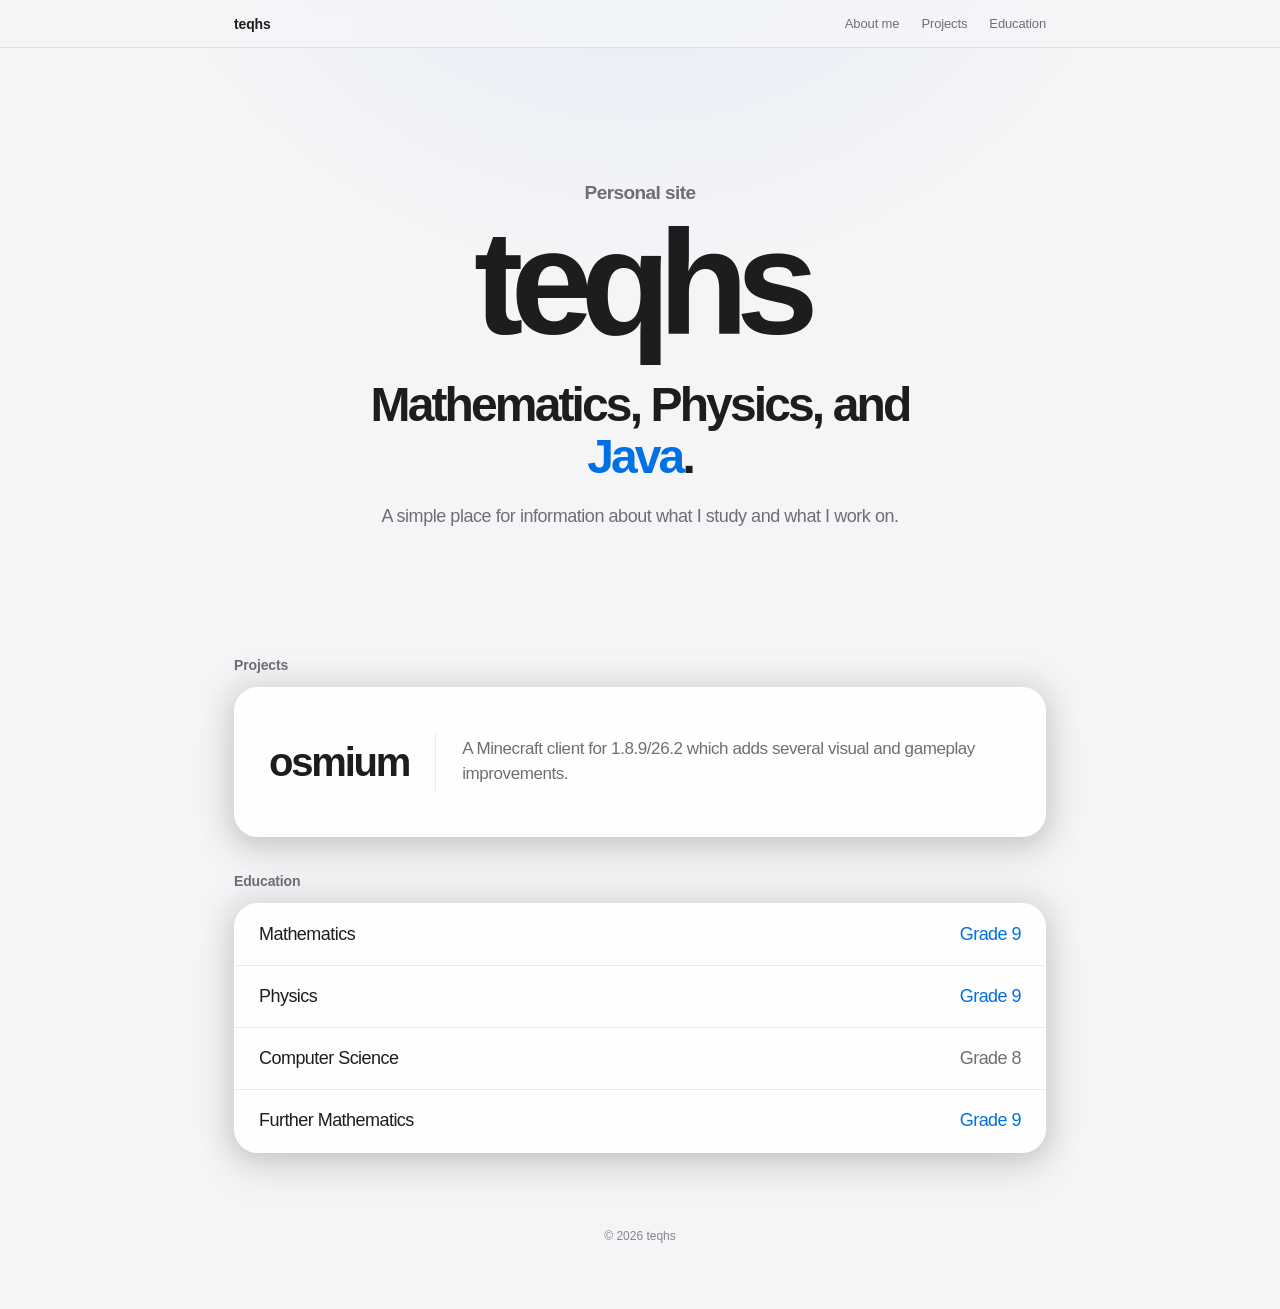
==== index.html @ 23249461 "much" ====
<!DOCTYPE html>
<html lang="en">
<head>
    <meta charset="UTF-8" />
    <meta name="viewport" content="width=device-width, initial-scale=1.0" />

    <title>teqhs</title>

    <style>
        * {
          box-sizing: border-box;
        }

        :root {
          --background: #f5f5f7;
          --surface: #ffffff;
          --text: #1d1d1f;
          --muted: #6e6e73;
          --muted-light: #86868b;
          --separator: rgba(0, 0, 0, 0.08);
          --blue: #0071e3;
          --blue-hover: #0066cc;
        }

        html {
          scroll-behavior: smooth;
        }

        body {
          margin: 0;
          min-height: 100vh;
          background:
            radial-gradient(circle at 50% -20%, rgba(0, 113, 227, 0.10), transparent 32%),
            var(--background);
          color: var(--text);
          font-family: -apple-system, BlinkMacSystemFont, "SF Pro Display", "SF Pro Text", "Segoe UI", sans-serif;
          -webkit-font-smoothing: antialiased;
        }

        .topbar {
          position: sticky;
          top: 0;
          z-index: 10;
          height: 48px;
          background: rgba(245, 245, 247, 0.72);
          backdrop-filter: saturate(180%) blur(20px);
          -webkit-backdrop-filter: saturate(180%) blur(20px);
          border-bottom: 0.5px solid rgba(0, 0, 0, 0.08);
        }

        .topbar-inner {
          height: 100%;
          width: 100%;
          max-width: 860px;
          margin: 0 auto;
          padding: 0 24px;
          display: flex;
          align-items: center;
          justify-content: space-between;
        }

        .brand {
          font-size: 14px;
          font-weight: 600;
          color: var(--text);
          letter-spacing: -0.01em;
          text-decoration: none;
          transition: color 0.2s ease;
        }

        .brand:hover {
          color: var(--blue);
        }

        .nav {
          display: flex;
          align-items: center;
          gap: 22px;
        }

        .nav a {
          color: var(--muted);
          text-decoration: none;
          font-size: 13px;
          font-weight: 500;
          letter-spacing: -0.01em;
          transition: color 0.2s ease;
        }

        .nav a:hover {
          color: var(--blue);
        }

        main {
          width: 100%;
          max-width: 860px;
          margin: 0 auto;
          padding: 88px 24px 48px;
        }

        .hero {
          text-align: center;
          padding: 46px 0 92px;
          scroll-margin-top: 80px;
        }

        .eyebrow {
          margin: 0 0 12px;
          color: var(--muted);
          font-size: 19px;
          font-weight: 600;
          letter-spacing: -0.03em;
        }

        h1 {
          margin: 0;
          font-size: clamp(72px, 13vw, 148px);
          line-height: 0.9;
          font-weight: 700;
          letter-spacing: -0.085em;
          color: var(--text);
        }

        .headline {
          margin: 30px auto 0;
          max-width: 640px;
          font-size: clamp(28px, 4.5vw, 48px);
          line-height: 1.08;
          font-weight: 700;
          letter-spacing: -0.06em;
          color: var(--text);
        }

        .headline span {
          color: var(--blue);
          transition: color 0.2s ease;
        }

        .headline:hover span {
          color: var(--blue-hover);
        }

        .subhead {
          margin: 20px auto 0;
          max-width: 520px;
          color: var(--muted);
          font-size: 18px;
          line-height: 1.45;
          letter-spacing: -0.025em;
        }

        .section {
          margin-top: 36px;
          scroll-margin-top: 80px;
        }

        .section-label {
          margin: 0 0 14px;
          color: var(--muted);
          font-size: 14px;
          font-weight: 600;
          letter-spacing: -0.01em;
        }

        .card-wrap {
          position: relative;
        }

        .card-wrap::before {
          content: "";
          position: absolute;
          inset: -12px;
          z-index: -1;
          border-radius: 32px;
          background: rgba(0, 0, 0, 0.12);
          filter: blur(14px);
          opacity: 0.65;
          pointer-events: none;
          transition:
            opacity 0.25s ease,
            filter 0.25s ease,
            transform 0.25s ease;
        }

        .card-wrap:hover::before {
          opacity: 0.8;
          filter: blur(16px);
          transform: translateY(1px);
        }

        .card {
          overflow: hidden;
          background: rgba(255, 255, 255, 0.94);
          border-radius: 24px;
          border: 0.5px solid rgba(255, 255, 255, 0.9);
          box-shadow:
            0 18px 44px rgba(0, 0, 0, 0.08),
            0 6px 18px rgba(0, 0, 0, 0.04),
            inset 0 1px 0 rgba(255, 255, 255, 0.95);
          transition:
            background-color 0.25s ease,
            box-shadow 0.25s ease,
            transform 0.25s ease;
        }

        .card:hover {
          background: rgba(255, 255, 255, 0.99);
          box-shadow:
            0 22px 52px rgba(0, 0, 0, 0.10),
            0 8px 22px rgba(0, 0, 0, 0.05),
            inset 0 1px 0 rgba(255, 255, 255, 1);
          transform: translateY(-1px);
        }

        .project-card {
          min-height: 150px;
          padding: 30px 34px;
          display: grid;
          grid-template-columns: auto 1px 1fr;
          align-items: center;
          gap: 26px;
        }

        .project-name {
          margin: 0;
          font-size: clamp(28px, 4vw, 40px);
          line-height: 1;
          font-weight: 700;
          letter-spacing: -0.055em;
          color: var(--text);
          transition: color 0.2s ease;
          text-align: left;
          white-space: nowrap;
        }

        .project-divider {
          width: 1px;
          height: 58px;
          background: var(--separator);
        }

        .project-description {
          margin: 0;
          max-width: 520px;
          color: var(--muted);
          font-size: 17px;
          line-height: 1.45;
          letter-spacing: -0.025em;
          text-align: left;
        }

        .project-card:hover .project-name {
          color: var(--blue);
        }

        .row {
          min-height: 62px;
          padding: 0 24px;
          display: flex;
          align-items: center;
          justify-content: space-between;
          gap: 20px;
          border-bottom: 1px solid var(--separator);
          transition:
            background-color 0.2s ease,
            padding-left 0.2s ease;
        }

        .row:last-child {
          border-bottom: none;
        }

        .row:hover {
          background-color: rgba(0, 113, 227, 0.035);
          padding-left: 28px;
        }

        .subject {
          font-size: 18px;
          font-weight: 500;
          color: var(--text);
          letter-spacing: -0.03em;
          transition: color 0.2s ease;
        }

        .grade {
          font-size: 18px;
          font-weight: 500;
          color: var(--muted);
          letter-spacing: -0.03em;
          white-space: nowrap;
          transition: color 0.2s ease;
        }

        .grade.highlight {
          color: var(--blue);
        }

        .row:hover .subject {
          color: #000000;
        }

        .row:hover .grade {
          color: var(--blue);
        }

        footer {
          padding: 76px 0 18px;
          text-align: center;
          color: var(--muted-light);
          font-size: 12px;
        }

        @media (max-width: 640px) {
          .topbar-inner {
            padding: 0 18px;
          }

          .nav {
            gap: 14px;
          }

          .nav a {
            font-size: 12px;
          }

          main {
            padding: 64px 18px 38px;
          }

          .hero {
            padding-bottom: 72px;
          }

          h1 {
            font-size: clamp(64px, 18vw, 96px);
          }

          .headline {
            font-size: clamp(26px, 7vw, 38px);
          }

          .project-card {
            min-height: 170px;
            padding: 26px 22px;
            grid-template-columns: 1fr;
            gap: 14px;
          }

          .project-divider {
            width: 100%;
            height: 1px;
          }

          .project-description {
            font-size: 15px;
          }

          .row {
            padding: 0 18px;
          }

          .row:hover {
            padding-left: 20px;
          }

          .subject,
          .grade {
            font-size: 16px;
          }

          .card-wrap::before {
            inset: -10px;
            filter: blur(12px);
          }

          .card-wrap:hover::before {
            filter: blur(14px);
          }
        }
    </style>
</head>

<body>
<header class="topbar">
    <div class="topbar-inner">
        <a class="brand" href="#about">teqhs</a>

        <nav class="nav">
            <a href="#about">About me</a>
            <a href="#projects">Projects</a>
            <a href="#education">Education</a>
        </nav>
    </div>
</header>

<main>
    <section class="hero" id="about">
        <p class="eyebrow">Personal site</p>

        <h1>teqhs</h1>

        <p class="headline">
            Mathematics, Physics, and <span>Java</span>.
        </p>

        <p class="subhead">
            A simple place for information about what I study and what I work on.
        </p>
    </section>

    <section class="section" id="projects">
        <p class="section-label">Projects</p>

        <div class="card-wrap">
            <div class="card project-card">
                <p class="project-name">osmium</p>

                <div class="project-divider"></div>

                <p class="project-description">
                    A Minecraft client for 1.8.9/26.2 which adds several visual and gameplay improvements.
                </p>
            </div>
        </div>
    </section>

    <section class="section" id="education">
        <p class="section-label">Education</p>

        <div class="card-wrap">
            <div class="card">
                <div class="row">
                    <span class="subject">Mathematics</span>
                    <span class="grade highlight">Grade 9</span>
                </div>

                <div class="row">
                    <span class="subject">Physics</span>
                    <span class="grade highlight">Grade 9</span>
                </div>

                <div class="row">
                    <span class="subject">Computer Science</span>
                    <span class="grade">Grade 8</span>
                </div>

                <div class="row">
                    <span class="subject">Further Mathematics</span>
                    <span class="grade highlight">Grade 9</span>
                </div>
            </div>
        </div>
    </section>

    <footer>
        © 2026 teqhs
    </footer>
</main>
</body>
</html>
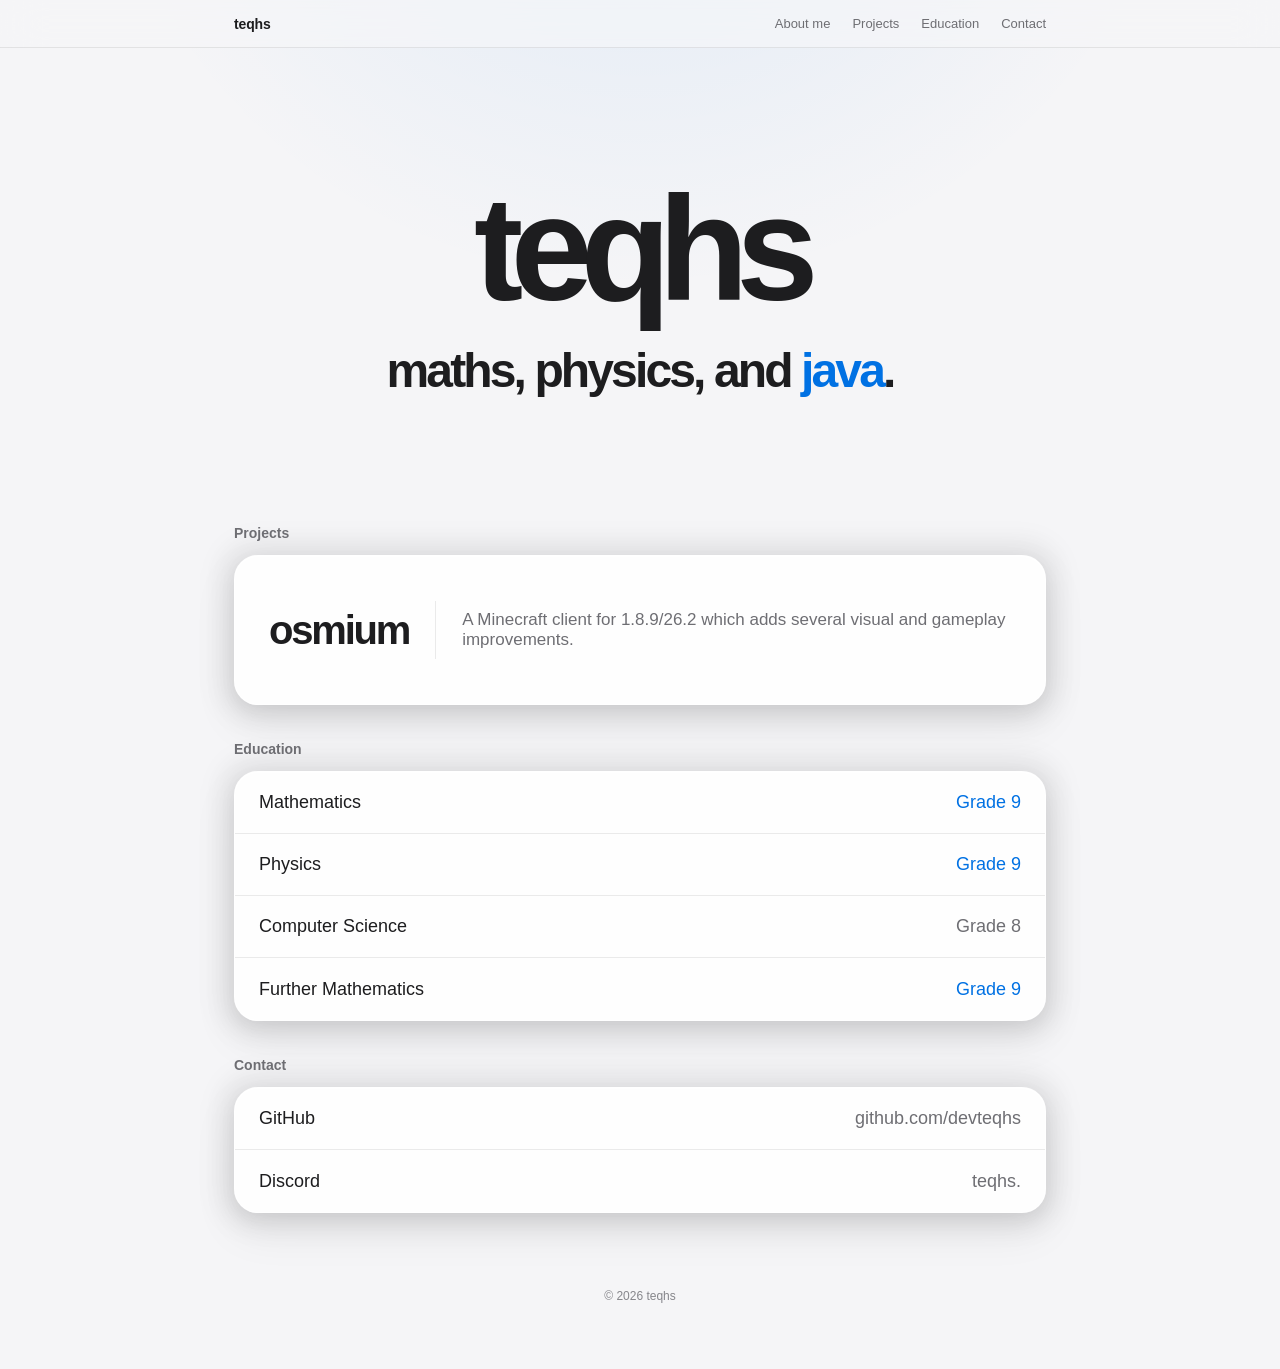
==== commit a6bd2a7a: "like verything is new" ====
--- a/index.html
+++ b/index.html
@@ -37,6 +37,20 @@
           -webkit-font-smoothing: antialiased;
         }
 
+        /* 🔧 FIX ONLY: link behaviour (no underline, no purple) */
+        a {
+          text-decoration: none;
+          color: inherit;
+        }
+
+        a:visited {
+          color: inherit;
+        }
+
+        a:focus {
+          outline: none;
+        }
+
         .topbar {
           position: sticky;
           top: 0;
@@ -64,7 +78,6 @@
           font-weight: 600;
           color: var(--text);
           letter-spacing: -0.01em;
-          text-decoration: none;
           transition: color 0.2s ease;
         }
 
@@ -80,10 +93,8 @@
 
         .nav a {
           color: var(--muted);
-          text-decoration: none;
           font-size: 13px;
           font-weight: 500;
-          letter-spacing: -0.01em;
           transition: color 0.2s ease;
         }
 
@@ -102,14 +113,6 @@
           text-align: center;
           padding: 46px 0 92px;
           scroll-margin-top: 80px;
-        }
-
-        .eyebrow {
-          margin: 0 0 12px;
-          color: var(--muted);
-          font-size: 19px;
-          font-weight: 600;
-          letter-spacing: -0.03em;
         }
 
         h1 {
@@ -118,7 +121,6 @@
           line-height: 0.9;
           font-weight: 700;
           letter-spacing: -0.085em;
-          color: var(--text);
         }
 
         .headline {
@@ -128,7 +130,6 @@
           line-height: 1.08;
           font-weight: 700;
           letter-spacing: -0.06em;
-          color: var(--text);
         }
 
         .headline span {
@@ -138,15 +139,6 @@
 
         .headline:hover span {
           color: var(--blue-hover);
-        }
-
-        .subhead {
-          margin: 20px auto 0;
-          max-width: 520px;
-          color: var(--muted);
-          font-size: 18px;
-          line-height: 1.45;
-          letter-spacing: -0.025em;
         }
 
         .section {
@@ -159,7 +151,6 @@
           color: var(--muted);
           font-size: 14px;
           font-weight: 600;
-          letter-spacing: -0.01em;
         }
 
         .card-wrap {
@@ -176,10 +167,7 @@
           filter: blur(14px);
           opacity: 0.65;
           pointer-events: none;
-          transition:
-            opacity 0.25s ease,
-            filter 0.25s ease,
-            transform 0.25s ease;
+          transition: all 0.25s ease;
         }
 
         .card-wrap:hover::before {
@@ -197,18 +185,10 @@
             0 18px 44px rgba(0, 0, 0, 0.08),
             0 6px 18px rgba(0, 0, 0, 0.04),
             inset 0 1px 0 rgba(255, 255, 255, 0.95);
-          transition:
-            background-color 0.25s ease,
-            box-shadow 0.25s ease,
-            transform 0.25s ease;
+          transition: all 0.25s ease;
         }
 
         .card:hover {
-          background: rgba(255, 255, 255, 0.99);
-          box-shadow:
-            0 22px 52px rgba(0, 0, 0, 0.10),
-            0 8px 22px rgba(0, 0, 0, 0.05),
-            inset 0 1px 0 rgba(255, 255, 255, 1);
           transform: translateY(-1px);
         }
 
@@ -224,13 +204,8 @@
         .project-name {
           margin: 0;
           font-size: clamp(28px, 4vw, 40px);
-          line-height: 1;
           font-weight: 700;
           letter-spacing: -0.055em;
-          color: var(--text);
-          transition: color 0.2s ease;
-          text-align: left;
-          white-space: nowrap;
         }
 
         .project-divider {
@@ -241,12 +216,8 @@
 
         .project-description {
           margin: 0;
-          max-width: 520px;
           color: var(--muted);
           font-size: 17px;
-          line-height: 1.45;
-          letter-spacing: -0.025em;
-          text-align: left;
         }
 
         .project-card:hover .project-name {
@@ -261,9 +232,7 @@
           justify-content: space-between;
           gap: 20px;
           border-bottom: 1px solid var(--separator);
-          transition:
-            background-color 0.2s ease,
-            padding-left 0.2s ease;
+          transition: all 0.2s ease;
         }
 
         .row:last-child {
@@ -278,29 +247,32 @@
         .subject {
           font-size: 18px;
           font-weight: 500;
-          color: var(--text);
-          letter-spacing: -0.03em;
-          transition: color 0.2s ease;
         }
 
         .grade {
           font-size: 18px;
-          font-weight: 500;
-          color: var(--muted);
-          letter-spacing: -0.03em;
-          white-space: nowrap;
+          color: var(--muted);
+        }
+
+        .grade.highlight {
+          color: var(--blue);
+        }
+
+        .row:hover .subject {
+          color: #000;
+        }
+
+        .row:hover .grade {
+          color: var(--blue);
+        }
+
+        /* GitHub link ONLY */
+        .link {
+          color: var(--muted);
           transition: color 0.2s ease;
         }
 
-        .grade.highlight {
-          color: var(--blue);
-        }
-
-        .row:hover .subject {
-          color: #000000;
-        }
-
-        .row:hover .grade {
+        .link:hover {
           color: var(--blue);
         }
 
@@ -310,74 +282,6 @@
           color: var(--muted-light);
           font-size: 12px;
         }
-
-        @media (max-width: 640px) {
-          .topbar-inner {
-            padding: 0 18px;
-          }
-
-          .nav {
-            gap: 14px;
-          }
-
-          .nav a {
-            font-size: 12px;
-          }
-
-          main {
-            padding: 64px 18px 38px;
-          }
-
-          .hero {
-            padding-bottom: 72px;
-          }
-
-          h1 {
-            font-size: clamp(64px, 18vw, 96px);
-          }
-
-          .headline {
-            font-size: clamp(26px, 7vw, 38px);
-          }
-
-          .project-card {
-            min-height: 170px;
-            padding: 26px 22px;
-            grid-template-columns: 1fr;
-            gap: 14px;
-          }
-
-          .project-divider {
-            width: 100%;
-            height: 1px;
-          }
-
-          .project-description {
-            font-size: 15px;
-          }
-
-          .row {
-            padding: 0 18px;
-          }
-
-          .row:hover {
-            padding-left: 20px;
-          }
-
-          .subject,
-          .grade {
-            font-size: 16px;
-          }
-
-          .card-wrap::before {
-            inset: -10px;
-            filter: blur(12px);
-          }
-
-          .card-wrap:hover::before {
-            filter: blur(14px);
-          }
-        }
     </style>
 </head>
 
@@ -390,23 +294,16 @@
             <a href="#about">About me</a>
             <a href="#projects">Projects</a>
             <a href="#education">Education</a>
+            <a href="#contact">Contact</a>
         </nav>
     </div>
 </header>
 
 <main>
+
     <section class="hero" id="about">
-        <p class="eyebrow">Personal site</p>
-
         <h1>teqhs</h1>
-
-        <p class="headline">
-            Mathematics, Physics, and <span>Java</span>.
-        </p>
-
-        <p class="subhead">
-            A simple place for information about what I study and what I work on.
-        </p>
+        <p class="headline">maths, physics, and <span>java</span>.</p>
     </section>
 
     <section class="section" id="projects">
@@ -415,9 +312,7 @@
         <div class="card-wrap">
             <div class="card project-card">
                 <p class="project-name">osmium</p>
-
                 <div class="project-divider"></div>
-
                 <p class="project-description">
                     A Minecraft client for 1.8.9/26.2 which adds several visual and gameplay improvements.
                 </p>
@@ -434,17 +329,14 @@
                     <span class="subject">Mathematics</span>
                     <span class="grade highlight">Grade 9</span>
                 </div>
-
                 <div class="row">
                     <span class="subject">Physics</span>
                     <span class="grade highlight">Grade 9</span>
                 </div>
-
                 <div class="row">
                     <span class="subject">Computer Science</span>
                     <span class="grade">Grade 8</span>
                 </div>
-
                 <div class="row">
                     <span class="subject">Further Mathematics</span>
                     <span class="grade highlight">Grade 9</span>
@@ -453,9 +345,32 @@
         </div>
     </section>
 
-    <footer>
-        © 2026 teqhs
-    </footer>
+    <section class="section" id="contact">
+        <p class="section-label">Contact</p>
+
+        <div class="card-wrap">
+            <div class="card">
+
+                <div class="row">
+                    <span class="subject">GitHub</span>
+                    <span class="grade">
+                        <a href="https://github.com/devteqhs" target="_blank" class="link">
+                            github.com/devteqhs
+                        </a>
+                    </span>
+                </div>
+
+                <div class="row">
+                    <span class="subject">Discord</span>
+                    <span class="grade">teqhs.</span>
+                </div>
+
+            </div>
+        </div>
+    </section>
+
+    <footer>© 2026 teqhs</footer>
+
 </main>
 </body>
 </html>
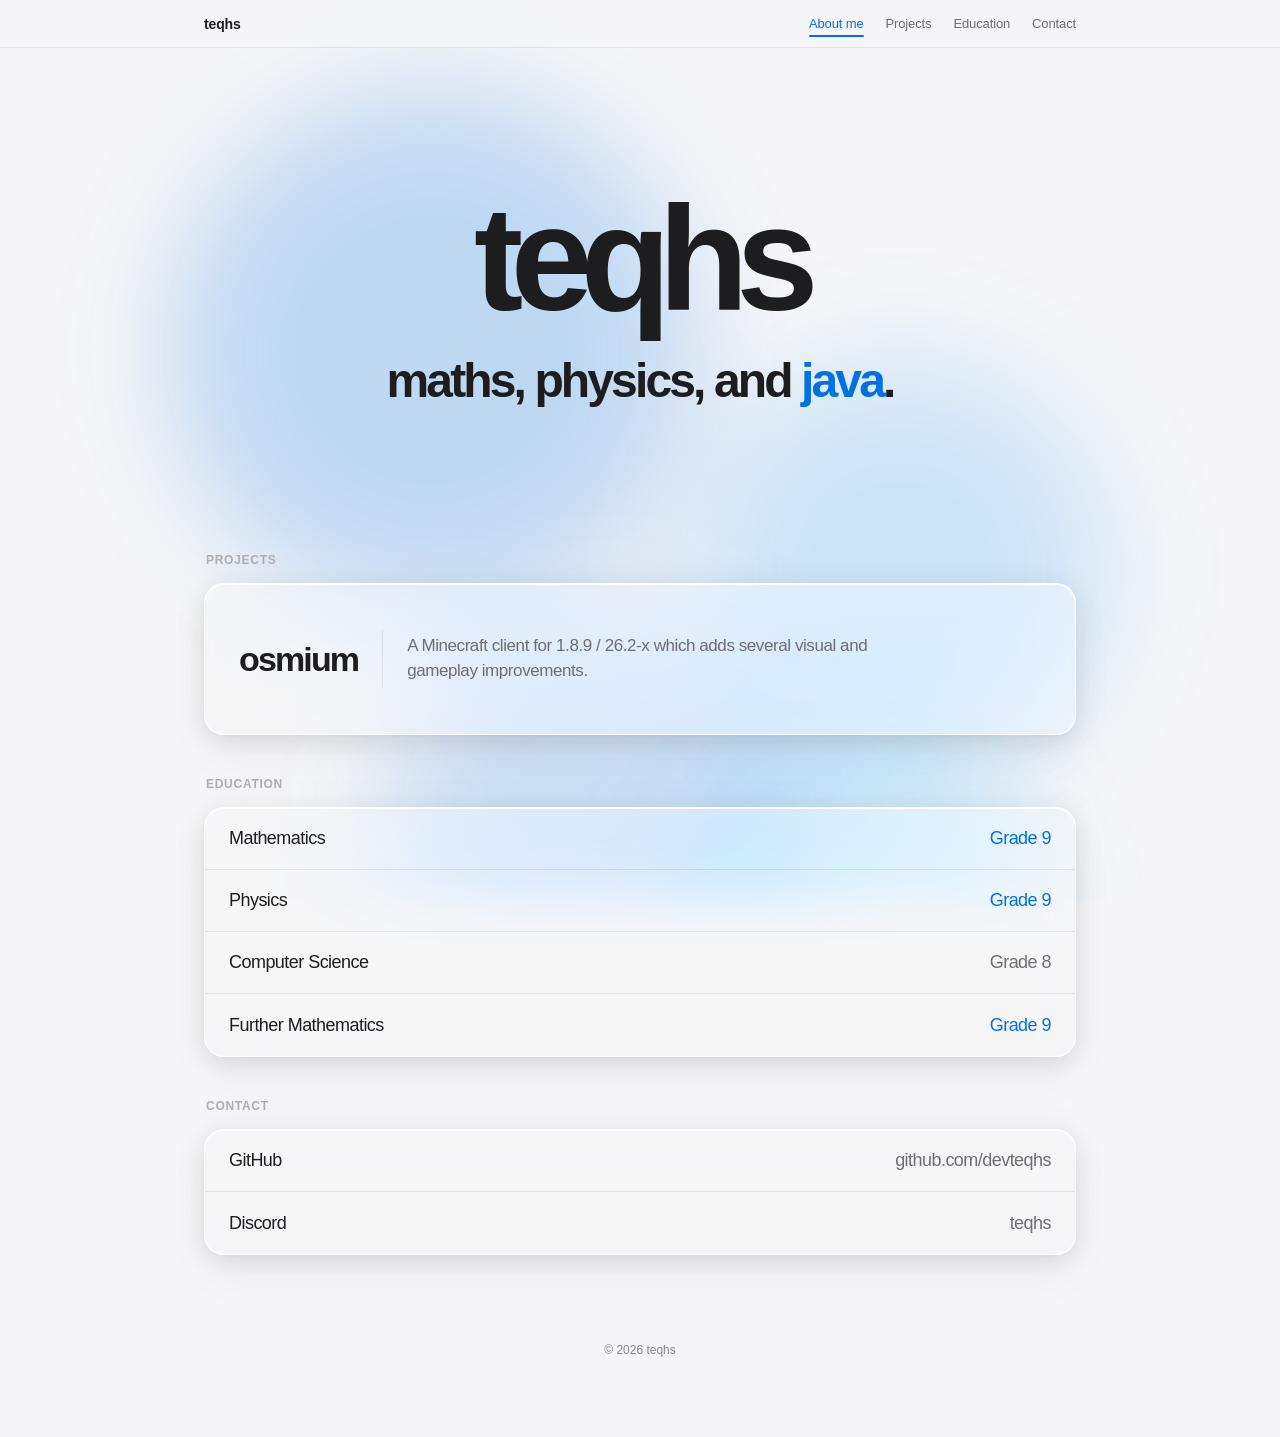
==== commit 94f4d1e5: "yep" ====
--- a/index.html
+++ b/index.html
@@ -3,374 +3,780 @@
 <head>
     <meta charset="UTF-8" />
     <meta name="viewport" content="width=device-width, initial-scale=1.0" />
-
     <title>teqhs</title>
 
     <style>
         * {
-          box-sizing: border-box;
+            box-sizing: border-box;
         }
 
         :root {
-          --background: #f5f5f7;
-          --surface: #ffffff;
-          --text: #1d1d1f;
-          --muted: #6e6e73;
-          --muted-light: #86868b;
-          --separator: rgba(0, 0, 0, 0.08);
-          --blue: #0071e3;
-          --blue-hover: #0066cc;
+            --background: #f5f5f7;
+            --surface: rgba(255, 255, 255, 0.45);
+
+            --text: #1d1d1f;
+            --muted: #6e6e73;
+            --muted-light: #86868b;
+            --faint: #aeaeb2;
+
+            --separator: rgba(0, 0, 0, 0.08);
+
+            --blue: #0071e3;
+            --blue-hover: #0066cc;
+
+            --card-shadow:
+                0 2px 1px rgba(0, 0, 0, 0.02),
+                0 8px 24px rgba(0, 0, 0, 0.06),
+                0 20px 48px rgba(0, 0, 0, 0.04),
+                inset 0 1px 0 rgba(255, 255, 255, 1);
         }
 
         html {
-          scroll-behavior: smooth;
+            scroll-behavior: smooth;
         }
 
         body {
-          margin: 0;
-          min-height: 100vh;
-          background:
-            radial-gradient(circle at 50% -20%, rgba(0, 113, 227, 0.10), transparent 32%),
-            var(--background);
-          color: var(--text);
-          font-family: -apple-system, BlinkMacSystemFont, "SF Pro Display", "SF Pro Text", "Segoe UI", sans-serif;
-          -webkit-font-smoothing: antialiased;
-        }
-
-        /* 🔧 FIX ONLY: link behaviour (no underline, no purple) */
+            margin: 0;
+            min-height: 100vh;
+
+            background: var(--background);
+            color: var(--text);
+
+            font-family:
+                -apple-system,
+                BlinkMacSystemFont,
+                "SF Pro Display",
+                "SF Pro Text",
+                "Segoe UI",
+                sans-serif;
+
+            -webkit-font-smoothing: antialiased;
+            overflow-x: hidden;
+        }
+
+        /* ───────────────── background ───────────────── */
+
+        .bg-blobs {
+            position: fixed;
+            inset: 0;
+            z-index: -1;
+
+            pointer-events: none;
+            overflow: hidden;
+        }
+
+        .blob {
+            position: absolute;
+
+            border-radius: 50%;
+
+            filter: blur(56px);
+
+            animation: float 16s ease-in-out infinite;
+        }
+
+        .blob-1 {
+            width: 520px;
+            height: 520px;
+
+            top: 10%;
+            left: 50%;
+
+            transform: translateX(-90%);
+
+            background: rgba(0, 113, 227, 0.22);
+        }
+
+        .blob-2 {
+            width: 420px;
+            height: 420px;
+
+            top: 40%;
+            left: 50%;
+
+            transform: translateX(12%);
+
+            background: rgba(0, 145, 255, 0.16);
+
+            animation-delay: -4s;
+        }
+
+        .blob-3 {
+            width: 420px;
+            height: 420px;
+
+            top: 68%;
+            left: 50%;
+
+            transform: translateX(-60%);
+
+            background: rgba(0, 113, 227, 0.17);
+
+            animation-delay: -8s;
+        }
+
+        .blob-4 {
+            width: 360px;
+            height: 360px;
+
+            top: 80%;
+            left: 50%;
+
+            transform: translateX(10%);
+
+            background: rgba(0, 175, 255, 0.14);
+
+            animation-delay: -12s;
+        }
+
+        @keyframes float {
+            0% {
+                transform: translateY(0px) translateX(0px);
+            }
+
+            50% {
+                transform: translateY(-24px) translateX(12px);
+            }
+
+            100% {
+                transform: translateY(0px) translateX(0px);
+            }
+        }
+
         a {
-          text-decoration: none;
-          color: inherit;
+            text-decoration: none;
+            color: inherit;
         }
 
         a:visited {
-          color: inherit;
-        }
-
-        a:focus {
-          outline: none;
-        }
+            color: inherit;
+        }
+
+        /* ───────────────── topbar ───────────────── */
 
         .topbar {
-          position: sticky;
-          top: 0;
-          z-index: 10;
-          height: 48px;
-          background: rgba(245, 245, 247, 0.72);
-          backdrop-filter: saturate(180%) blur(20px);
-          -webkit-backdrop-filter: saturate(180%) blur(20px);
-          border-bottom: 0.5px solid rgba(0, 0, 0, 0.08);
+            position: sticky;
+            top: 0;
+
+            z-index: 100;
+
+            height: 48px;
+
+            background: rgba(245, 245, 247, 0.7);
+
+            backdrop-filter: saturate(180%) blur(24px);
+            -webkit-backdrop-filter: saturate(180%) blur(24px);
+
+            border-bottom: 0.5px solid rgba(0, 0, 0, 0.08);
         }
 
         .topbar-inner {
-          height: 100%;
-          width: 100%;
-          max-width: 860px;
-          margin: 0 auto;
-          padding: 0 24px;
-          display: flex;
-          align-items: center;
-          justify-content: space-between;
+            width: 100%;
+            max-width: 920px;
+            height: 100%;
+
+            margin: 0 auto;
+            padding: 0 24px;
+
+            display: flex;
+            align-items: center;
+            justify-content: space-between;
         }
 
         .brand {
-          font-size: 14px;
-          font-weight: 600;
-          color: var(--text);
-          letter-spacing: -0.01em;
-          transition: color 0.2s ease;
+            font-size: 14px;
+            font-weight: 600;
+
+            letter-spacing: -0.01em;
+
+            transition: color 0.2s ease;
         }
 
         .brand:hover {
-          color: var(--blue);
+            color: var(--blue);
         }
 
         .nav {
-          display: flex;
-          align-items: center;
-          gap: 22px;
+            display: flex;
+            align-items: center;
+            gap: 22px;
         }
 
         .nav a {
-          color: var(--muted);
-          font-size: 13px;
-          font-weight: 500;
-          transition: color 0.2s ease;
+            position: relative;
+
+            color: var(--muted);
+
+            font-size: 13px;
+            font-weight: 500;
+
+            letter-spacing: -0.01em;
+
+            transition: color 0.25s ease;
+        }
+
+        .nav a::after {
+            content: "";
+
+            position: absolute;
+            left: 0;
+            bottom: -6px;
+
+            width: 100%;
+            height: 2px;
+
+            border-radius: 999px;
+
+            background: var(--blue);
+
+            transform: scaleX(0);
+            transform-origin: center;
+
+            transition: transform 0.25s ease;
         }
 
         .nav a:hover {
-          color: var(--blue);
-        }
+            color: var(--blue);
+        }
+
+        .nav a.active {
+            color: var(--blue);
+        }
+
+        .nav a.active::after {
+            transform: scaleX(1);
+        }
+
+        /* ───────────────── main ───────────────── */
 
         main {
-          width: 100%;
-          max-width: 860px;
-          margin: 0 auto;
-          padding: 88px 24px 48px;
+            width: 100%;
+            max-width: 920px;
+
+            margin: 0 auto;
+            padding: 88px 24px 56px;
         }
 
         .hero {
-          text-align: center;
-          padding: 46px 0 92px;
-          scroll-margin-top: 80px;
+            text-align: center;
+
+            padding: 56px 0 104px;
+
+            scroll-margin-top: 90px;
         }
 
         h1 {
-          margin: 0;
-          font-size: clamp(72px, 13vw, 148px);
-          line-height: 0.9;
-          font-weight: 700;
-          letter-spacing: -0.085em;
+            margin: 0;
+
+            font-size: clamp(72px, 13vw, 148px);
+            line-height: 0.9;
+
+            font-weight: 700;
+
+            letter-spacing: -0.085em;
         }
 
         .headline {
-          margin: 30px auto 0;
-          max-width: 640px;
-          font-size: clamp(28px, 4.5vw, 48px);
-          line-height: 1.08;
-          font-weight: 700;
-          letter-spacing: -0.06em;
+            margin: 30px auto 0;
+            max-width: 640px;
+
+            font-size: clamp(28px, 4.5vw, 48px);
+            line-height: 1.08;
+
+            font-weight: 700;
+
+            letter-spacing: -0.06em;
         }
 
         .headline span {
-          color: var(--blue);
-          transition: color 0.2s ease;
+            color: var(--blue);
+
+            transition: color 0.2s ease;
         }
 
         .headline:hover span {
-          color: var(--blue-hover);
+            color: var(--blue-hover);
         }
 
         .section {
-          margin-top: 36px;
-          scroll-margin-top: 80px;
+            margin-top: 42px;
+
+            scroll-margin-top: 90px;
         }
 
         .section-label {
-          margin: 0 0 14px;
-          color: var(--muted);
-          font-size: 14px;
-          font-weight: 600;
-        }
+            margin-bottom: 16px;
+            padding-left: 2px;
+
+            color: var(--faint);
+
+            font-size: 12px;
+            font-weight: 600;
+
+            letter-spacing: 0.06em;
+            text-transform: uppercase;
+        }
+
+        /* ───────────────── cards ───────────────── */
 
         .card-wrap {
-          position: relative;
+            position: relative;
         }
 
         .card-wrap::before {
-          content: "";
-          position: absolute;
-          inset: -12px;
-          z-index: -1;
-          border-radius: 32px;
-          background: rgba(0, 0, 0, 0.12);
-          filter: blur(14px);
-          opacity: 0.65;
-          pointer-events: none;
-          transition: all 0.25s ease;
+            content: "";
+
+            position: absolute;
+            inset: -10px;
+
+            z-index: -1;
+
+            border-radius: 32px;
+
+            background: rgba(0, 0, 0, 0.18);
+
+            filter: blur(14px);
+
+            opacity: 0.16;
+
+            transition:
+                opacity 0.35s ease,
+                transform 0.35s ease,
+                filter 0.35s ease;
         }
 
         .card-wrap:hover::before {
-          opacity: 0.8;
-          filter: blur(16px);
-          transform: translateY(1px);
+            opacity: 0.24;
+
+            transform: translateY(2px);
+
+            filter: blur(16px);
         }
 
         .card {
-          overflow: hidden;
-          background: rgba(255, 255, 255, 0.94);
-          border-radius: 24px;
-          border: 0.5px solid rgba(255, 255, 255, 0.9);
-          box-shadow:
-            0 18px 44px rgba(0, 0, 0, 0.08),
-            0 6px 18px rgba(0, 0, 0, 0.04),
-            inset 0 1px 0 rgba(255, 255, 255, 0.95);
-          transition: all 0.25s ease;
+            overflow: hidden;
+
+            background: var(--surface);
+
+            border-radius: 20px;
+
+            border: 0.5px solid rgba(255, 255, 255, 0.9);
+
+            box-shadow: var(--card-shadow);
+
+            backdrop-filter: blur(24px) saturate(160%);
+            -webkit-backdrop-filter: blur(24px) saturate(160%);
+
+            transition:
+                transform 0.35s cubic-bezier(.2,.8,.2,1),
+                box-shadow 0.35s ease;
         }
 
         .card:hover {
-          transform: translateY(-1px);
-        }
+            transform: translateY(-4px);
+
+            box-shadow:
+                0 2px 1px rgba(0, 0, 0, 0.02),
+                0 12px 32px rgba(0, 0, 0, 0.09),
+                0 28px 56px rgba(0, 0, 0, 0.06),
+                inset 0 1px 0 rgba(255, 255, 255, 1);
+        }
+
+        /* ───────────────── project card ───────────────── */
 
         .project-card {
-          min-height: 150px;
-          padding: 30px 34px;
-          display: grid;
-          grid-template-columns: auto 1px 1fr;
-          align-items: center;
-          gap: 26px;
+            min-height: 150px;
+
+            padding: 30px 34px;
+
+            display: grid;
+            grid-template-columns: auto 1px 1fr;
+
+            align-items: center;
+            gap: 24px;
         }
 
         .project-name {
-          margin: 0;
-          font-size: clamp(28px, 4vw, 40px);
-          font-weight: 700;
-          letter-spacing: -0.055em;
+            margin: 0;
+
+            font-size: clamp(24px, 3.5vw, 34px);
+            line-height: 1;
+
+            font-weight: 700;
+
+            letter-spacing: -0.055em;
+
+            white-space: nowrap;
+
+            transition: color 0.25s ease;
         }
 
         .project-divider {
-          width: 1px;
-          height: 58px;
-          background: var(--separator);
+            width: 1px;
+            height: 58px;
+
+            background: var(--separator);
         }
 
         .project-description {
-          margin: 0;
-          color: var(--muted);
-          font-size: 17px;
+            margin: 0;
+
+            max-width: 520px;
+
+            color: var(--muted);
+
+            font-size: 17px;
+            line-height: 1.45;
+
+            letter-spacing: -0.025em;
         }
 
         .project-card:hover .project-name {
-          color: var(--blue);
-        }
+            color: var(--blue);
+        }
+
+        /* ───────────────── rows ───────────────── */
 
         .row {
-          min-height: 62px;
-          padding: 0 24px;
-          display: flex;
-          align-items: center;
-          justify-content: space-between;
-          gap: 20px;
-          border-bottom: 1px solid var(--separator);
-          transition: all 0.2s ease;
+            min-height: 62px;
+
+            padding: 0 24px;
+
+            display: flex;
+            align-items: center;
+            justify-content: space-between;
+
+            gap: 20px;
+
+            border-bottom: 1px solid var(--separator);
+
+            transition:
+                background-color 0.25s ease,
+                padding-left 0.25s ease;
         }
 
         .row:last-child {
-          border-bottom: none;
+            border-bottom: none;
         }
 
         .row:hover {
-          background-color: rgba(0, 113, 227, 0.035);
-          padding-left: 28px;
+            background-color: rgba(0, 113, 227, 0.035);
+
+            padding-left: 28px;
+        }
+
+        .subject,
+        .grade {
+            font-size: 18px;
+
+            letter-spacing: -0.03em;
         }
 
         .subject {
-          font-size: 18px;
-          font-weight: 500;
+            font-weight: 500;
         }
 
         .grade {
-          font-size: 18px;
-          color: var(--muted);
+            color: var(--muted);
+
+            font-weight: 500;
         }
 
         .grade.highlight {
-          color: var(--blue);
-        }
-
-        .row:hover .subject {
-          color: #000;
-        }
-
-        .row:hover .grade {
-          color: var(--blue);
-        }
-
-        /* GitHub link ONLY */
+            color: var(--blue);
+        }
+
         .link {
-          color: var(--muted);
-          transition: color 0.2s ease;
+            color: var(--muted);
+
+            transition: color 0.2s ease;
         }
 
         .link:hover {
-          color: var(--blue);
+            color: var(--blue);
         }
 
         footer {
-          padding: 76px 0 18px;
-          text-align: center;
-          color: var(--muted-light);
-          font-size: 12px;
+            padding: 88px 0 24px;
+
+            text-align: center;
+
+            color: var(--muted-light);
+
+            font-size: 12px;
+        }
+
+        /* ───────────────── reveal ───────────────── */
+
+        .reveal {
+            opacity: 0;
+
+            transform: translateY(32px);
+
+            transition:
+                opacity 0.9s cubic-bezier(.2,.8,.2,1),
+                transform 0.9s cubic-bezier(.2,.8,.2,1);
+        }
+
+        .reveal.visible {
+            opacity: 1;
+
+            transform: translateY(0);
+        }
+
+        /* ───────────────── responsive ───────────────── */
+
+        @media (max-width: 640px) {
+            .topbar-inner {
+                padding: 0 18px;
+            }
+
+            .nav {
+                gap: 14px;
+            }
+
+            .nav a {
+                font-size: 12px;
+            }
+
+            main {
+                padding: 64px 18px 38px;
+            }
+
+            .hero {
+                padding-bottom: 72px;
+            }
+
+            h1 {
+                font-size: clamp(64px, 18vw, 96px);
+            }
+
+            .headline {
+                font-size: clamp(26px, 7vw, 38px);
+            }
+
+            .project-card {
+                min-height: 170px;
+
+                padding: 26px 22px;
+
+                grid-template-columns: 1fr;
+
+                gap: 16px;
+            }
+
+            .project-divider {
+                display: none;
+            }
+
+            .project-description {
+                font-size: 15px;
+            }
+
+            .row {
+                padding: 0 18px;
+            }
+
+            .row:hover {
+                padding-left: 20px;
+            }
+
+            .subject,
+            .grade {
+                font-size: 16px;
+            }
         }
     </style>
 </head>
 
 <body>
+
+<div class="bg-blobs">
+    <div class="blob blob-1"></div>
+    <div class="blob blob-2"></div>
+    <div class="blob blob-3"></div>
+    <div class="blob blob-4"></div>
+</div>
+
 <header class="topbar">
+
     <div class="topbar-inner">
+
         <a class="brand" href="#about">teqhs</a>
 
         <nav class="nav">
-            <a href="#about">About me</a>
-            <a href="#projects">Projects</a>
-            <a href="#education">Education</a>
-            <a href="#contact">Contact</a>
+            <a href="#about" class="nav-link active">About me</a>
+            <a href="#projects" class="nav-link">Projects</a>
+            <a href="#education" class="nav-link">Education</a>
+            <a href="#contact" class="nav-link">Contact</a>
         </nav>
+
     </div>
+
 </header>
 
 <main>
 
-    <section class="hero" id="about">
+    <section class="hero reveal" id="about">
+
         <h1>teqhs</h1>
-        <p class="headline">maths, physics, and <span>java</span>.</p>
+
+        <p class="headline">
+            maths, physics, and <span>java</span>.
+        </p>
+
     </section>
 
-    <section class="section" id="projects">
+    <section class="section reveal" id="projects">
+
         <p class="section-label">Projects</p>
 
         <div class="card-wrap">
-            <div class="card project-card">
-                <p class="project-name">osmium</p>
-                <div class="project-divider"></div>
-                <p class="project-description">
-                    A Minecraft client for 1.8.9/26.2 which adds several visual and gameplay improvements.
-                </p>
+
+            <div class="card">
+
+                <div class="project-card">
+
+                    <p class="project-name">osmium</p>
+
+                    <div class="project-divider"></div>
+
+                    <p class="project-description">
+                        A Minecraft client for 1.8.9 / 26.2-x which adds several visual and gameplay improvements.
+                    </p>
+
+                </div>
+
             </div>
+
         </div>
+
     </section>
 
-    <section class="section" id="education">
+    <section class="section reveal" id="education">
+
         <p class="section-label">Education</p>
 
         <div class="card-wrap">
+
             <div class="card">
+
                 <div class="row">
                     <span class="subject">Mathematics</span>
                     <span class="grade highlight">Grade 9</span>
                 </div>
+
                 <div class="row">
                     <span class="subject">Physics</span>
                     <span class="grade highlight">Grade 9</span>
                 </div>
+
                 <div class="row">
                     <span class="subject">Computer Science</span>
                     <span class="grade">Grade 8</span>
                 </div>
+
                 <div class="row">
                     <span class="subject">Further Mathematics</span>
                     <span class="grade highlight">Grade 9</span>
                 </div>
+
             </div>
+
         </div>
+
     </section>
 
-    <section class="section" id="contact">
+    <section class="section reveal" id="contact">
+
         <p class="section-label">Contact</p>
 
         <div class="card-wrap">
+
             <div class="card">
 
                 <div class="row">
+
                     <span class="subject">GitHub</span>
+
                     <span class="grade">
-                        <a href="https://github.com/devteqhs" target="_blank" class="link">
+                        <a
+                                href="https://github.com/devteqhs"
+                                target="_blank"
+                                class="link"
+                        >
                             github.com/devteqhs
                         </a>
                     </span>
+
                 </div>
 
                 <div class="row">
                     <span class="subject">Discord</span>
-                    <span class="grade">teqhs.</span>
+                    <span class="grade">teqhs</span>
                 </div>
 
             </div>
+
         </div>
+
     </section>
 
     <footer>© 2026 teqhs</footer>
 
 </main>
+
+<script>
+    // ───────────────── reveal animations ─────────────────
+
+    const reveals = document.querySelectorAll('.reveal');
+
+    const revealObserver = new IntersectionObserver(entries => {
+
+        entries.forEach(entry => {
+
+            if (entry.isIntersecting) {
+                entry.target.classList.add('visible');
+            }
+
+        });
+
+    }, {
+        threshold: 0.12
+    });
+
+    reveals.forEach(el => revealObserver.observe(el));
+
+    // ───────────────── nav highlight ─────────────────
+
+    const sections = document.querySelectorAll('section');
+    const navLinks = document.querySelectorAll('.nav-link');
+
+    const navObserver = new IntersectionObserver(entries => {
+
+        entries.forEach(entry => {
+
+            if (entry.isIntersecting) {
+
+                navLinks.forEach(link => {
+
+                    link.classList.toggle(
+                        'active',
+                        link.getAttribute('href') === '#' + entry.target.id
+                    );
+
+                });
+
+            }
+
+        });
+
+    }, {
+        threshold: 0.45
+    });
+
+    sections.forEach(section => navObserver.observe(section));
+</script>
+
 </body>
 </html>
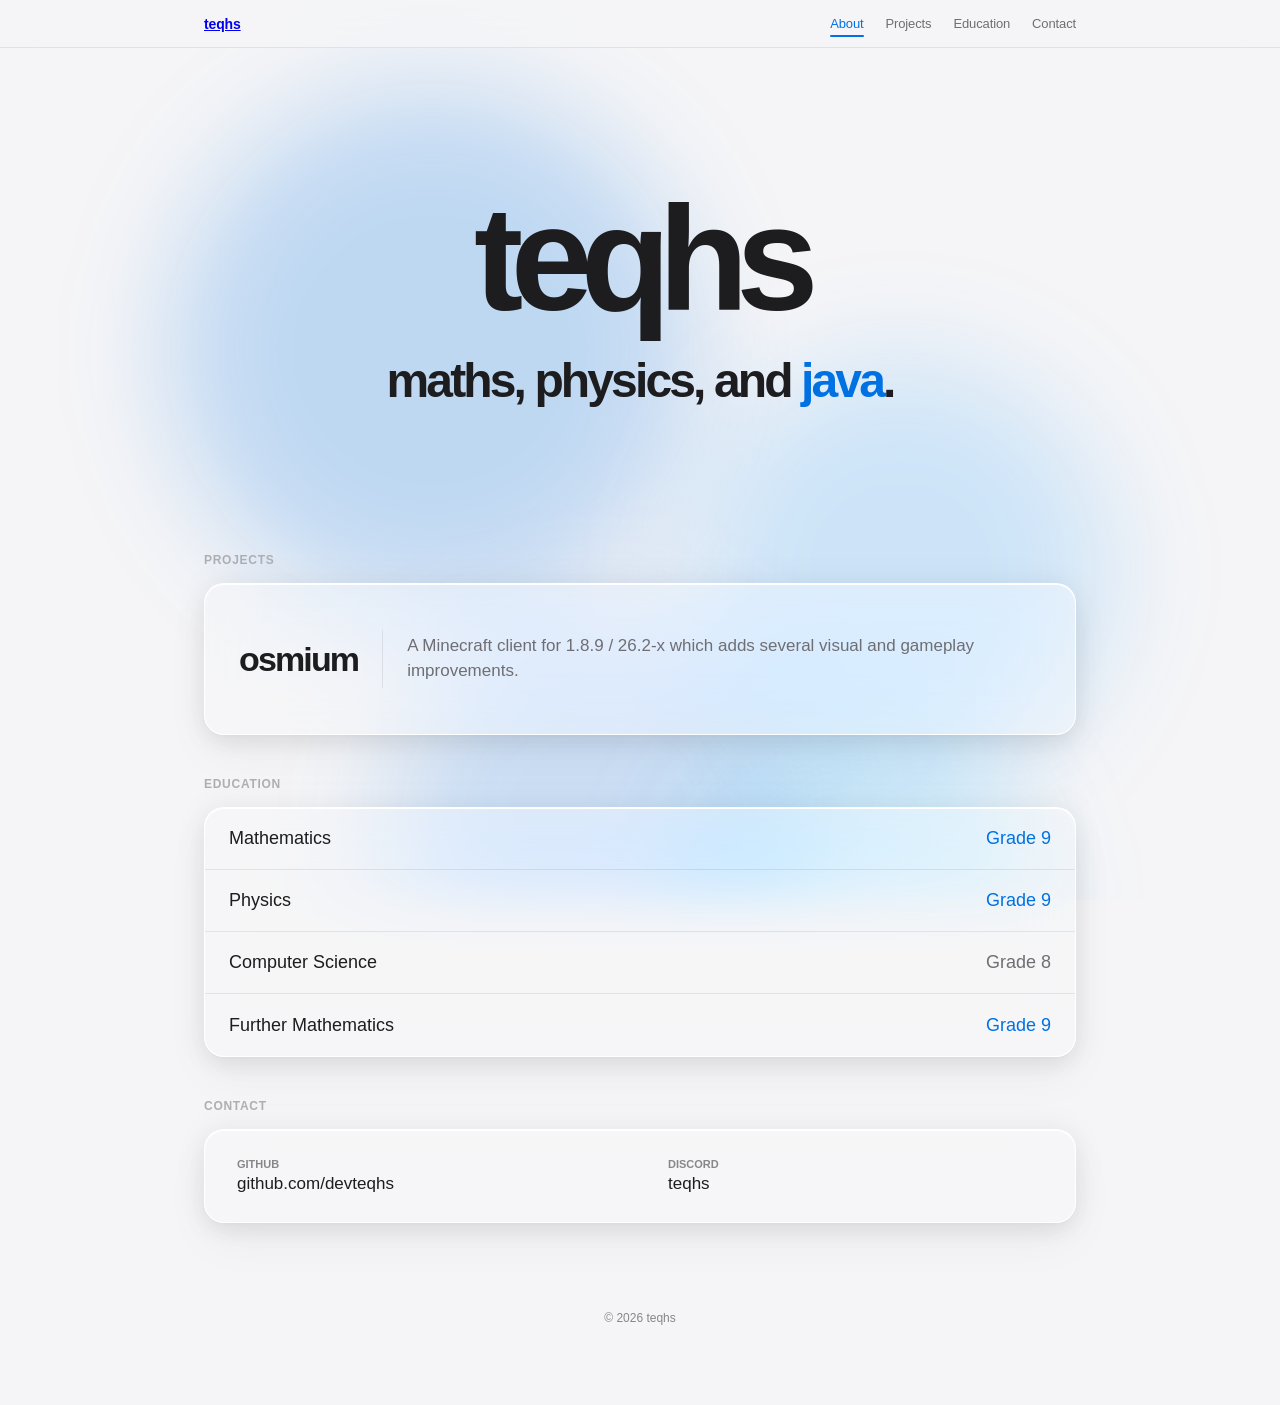
==== commit e5bfeccc: "image thing" ====
--- a/index.html
+++ b/index.html
@@ -13,17 +13,13 @@
         :root {
             --background: #f5f5f7;
             --surface: rgba(255, 255, 255, 0.45);
-
             --text: #1d1d1f;
             --muted: #6e6e73;
             --muted-light: #86868b;
             --faint: #aeaeb2;
-
             --separator: rgba(0, 0, 0, 0.08);
-
             --blue: #0071e3;
             --blue-hover: #0066cc;
-
             --card-shadow:
                 0 2px 1px rgba(0, 0, 0, 0.02),
                 0 8px 24px rgba(0, 0, 0, 0.06),
@@ -31,142 +27,54 @@
                 inset 0 1px 0 rgba(255, 255, 255, 1);
         }
 
-        html {
-            scroll-behavior: smooth;
-        }
+        html { scroll-behavior: smooth; }
 
         body {
             margin: 0;
             min-height: 100vh;
-
             background: var(--background);
             color: var(--text);
-
-            font-family:
-                -apple-system,
-                BlinkMacSystemFont,
-                "SF Pro Display",
-                "SF Pro Text",
-                "Segoe UI",
-                sans-serif;
-
+            font-family: -apple-system, BlinkMacSystemFont, "SF Pro Display", "SF Pro Text", sans-serif;
             -webkit-font-smoothing: antialiased;
             overflow-x: hidden;
         }
 
         /* ───────────────── background ───────────────── */
-
         .bg-blobs {
             position: fixed;
             inset: 0;
             z-index: -1;
-
             pointer-events: none;
             overflow: hidden;
         }
 
         .blob {
             position: absolute;
-
             border-radius: 50%;
-
             filter: blur(56px);
-
             animation: float 16s ease-in-out infinite;
         }
 
-        .blob-1 {
-            width: 520px;
-            height: 520px;
-
-            top: 10%;
-            left: 50%;
-
-            transform: translateX(-90%);
-
-            background: rgba(0, 113, 227, 0.22);
-        }
-
-        .blob-2 {
-            width: 420px;
-            height: 420px;
-
-            top: 40%;
-            left: 50%;
-
-            transform: translateX(12%);
-
-            background: rgba(0, 145, 255, 0.16);
-
-            animation-delay: -4s;
-        }
-
-        .blob-3 {
-            width: 420px;
-            height: 420px;
-
-            top: 68%;
-            left: 50%;
-
-            transform: translateX(-60%);
-
-            background: rgba(0, 113, 227, 0.17);
-
-            animation-delay: -8s;
-        }
-
-        .blob-4 {
-            width: 360px;
-            height: 360px;
-
-            top: 80%;
-            left: 50%;
-
-            transform: translateX(10%);
-
-            background: rgba(0, 175, 255, 0.14);
-
-            animation-delay: -12s;
-        }
+        .blob-1 { width: 520px; height: 520px; top: 10%; left: 50%; transform: translateX(-90%); background: rgba(0, 113, 227, 0.22); }
+        .blob-2 { width: 420px; height: 420px; top: 40%; left: 50%; transform: translateX(12%); background: rgba(0, 145, 255, 0.16); animation-delay: -4s; }
+        .blob-3 { width: 420px; height: 420px; top: 68%; left: 50%; transform: translateX(-60%); background: rgba(0, 113, 227, 0.17); animation-delay: -8s; }
+        .blob-4 { width: 360px; height: 360px; top: 80%; left: 50%; transform: translateX(10%); background: rgba(0, 175, 255, 0.14); animation-delay: -12s; }
 
         @keyframes float {
-            0% {
-                transform: translateY(0px) translateX(0px);
-            }
-
-            50% {
-                transform: translateY(-24px) translateX(12px);
-            }
-
-            100% {
-                transform: translateY(0px) translateX(0px);
-            }
-        }
-
-        a {
-            text-decoration: none;
-            color: inherit;
-        }
-
-        a:visited {
-            color: inherit;
+            0% { transform: translateY(0px) translateX(0px); }
+            50% { transform: translateY(-24px) translateX(12px); }
+            100% { transform: translateY(0px) translateX(0px); }
         }
 
         /* ───────────────── topbar ───────────────── */
-
         .topbar {
             position: sticky;
             top: 0;
-
             z-index: 100;
-
             height: 48px;
-
             background: rgba(245, 245, 247, 0.7);
-
             backdrop-filter: saturate(180%) blur(24px);
             -webkit-backdrop-filter: saturate(180%) blur(24px);
-
             border-bottom: 0.5px solid rgba(0, 0, 0, 0.08);
         }
 
@@ -174,608 +82,225 @@
             width: 100%;
             max-width: 920px;
             height: 100%;
-
             margin: 0 auto;
             padding: 0 24px;
-
             display: flex;
             align-items: center;
             justify-content: space-between;
         }
 
-        .brand {
-            font-size: 14px;
-            font-weight: 600;
-
-            letter-spacing: -0.01em;
-
-            transition: color 0.2s ease;
-        }
-
-        .brand:hover {
-            color: var(--blue);
-        }
-
-        .nav {
-            display: flex;
-            align-items: center;
-            gap: 22px;
-        }
-
-        .nav a {
-            position: relative;
-
-            color: var(--muted);
-
-            font-size: 13px;
-            font-weight: 500;
-
-            letter-spacing: -0.01em;
-
-            transition: color 0.25s ease;
-        }
-
-        .nav a::after {
-            content: "";
-
-            position: absolute;
-            left: 0;
-            bottom: -6px;
-
-            width: 100%;
-            height: 2px;
-
-            border-radius: 999px;
-
-            background: var(--blue);
-
-            transform: scaleX(0);
-            transform-origin: center;
-
-            transition: transform 0.25s ease;
-        }
-
-        .nav a:hover {
-            color: var(--blue);
-        }
-
-        .nav a.active {
-            color: var(--blue);
-        }
-
-        .nav a.active::after {
-            transform: scaleX(1);
-        }
+        .brand { font-size: 14px; font-weight: 600; letter-spacing: -0.01em; transition: color 0.2s ease; cursor: pointer; }
+        .brand:hover { color: var(--blue); }
+
+        .nav { display: flex; align-items: center; gap: 22px; }
+        .nav a { position: relative; color: var(--muted); font-size: 13px; font-weight: 500; letter-spacing: -0.01em; transition: color 0.25s ease; text-decoration: none; }
+        .nav a:hover, .nav a.active { color: var(--blue); }
+        .nav a::after { content: ""; position: absolute; left: 0; bottom: -6px; width: 100%; height: 2px; border-radius: 999px; background: var(--blue); transform: scaleX(0); transition: transform 0.25s ease; }
+        .nav a.active::after { transform: scaleX(1); }
 
         /* ───────────────── main ───────────────── */
-
-        main {
-            width: 100%;
-            max-width: 920px;
-
-            margin: 0 auto;
-            padding: 88px 24px 56px;
-        }
-
-        .hero {
-            text-align: center;
-
-            padding: 56px 0 104px;
-
-            scroll-margin-top: 90px;
-        }
-
-        h1 {
-            margin: 0;
-
-            font-size: clamp(72px, 13vw, 148px);
-            line-height: 0.9;
-
-            font-weight: 700;
-
-            letter-spacing: -0.085em;
-        }
-
-        .headline {
-            margin: 30px auto 0;
-            max-width: 640px;
-
-            font-size: clamp(28px, 4.5vw, 48px);
-            line-height: 1.08;
-
-            font-weight: 700;
-
-            letter-spacing: -0.06em;
-        }
-
-        .headline span {
-            color: var(--blue);
-
-            transition: color 0.2s ease;
-        }
-
-        .headline:hover span {
-            color: var(--blue-hover);
-        }
-
-        .section {
-            margin-top: 42px;
-
-            scroll-margin-top: 90px;
-        }
-
-        .section-label {
-            margin-bottom: 16px;
-            padding-left: 2px;
-
-            color: var(--faint);
-
-            font-size: 12px;
-            font-weight: 600;
-
-            letter-spacing: 0.06em;
-            text-transform: uppercase;
-        }
+        main { width: 100%; max-width: 920px; margin: 0 auto; padding: 88px 24px 56px; }
+        .hero { text-align: center; padding: 56px 0 104px; scroll-margin-top: 90px; }
+        h1 { margin: 0; font-size: clamp(72px, 13vw, 148px); line-height: 0.9; font-weight: 700; letter-spacing: -0.085em; }
+        .headline { margin: 30px auto 0; max-width: 640px; font-size: clamp(28px, 4.5vw, 48px); line-height: 1.08; font-weight: 700; letter-spacing: -0.06em; }
+        .headline span { color: var(--blue); }
+
+        .section { margin-top: 42px; scroll-margin-top: 90px; }
+        .section-label { margin-bottom: 16px; color: var(--faint); font-size: 12px; font-weight: 600; letter-spacing: 0.06em; text-transform: uppercase; }
 
         /* ───────────────── cards ───────────────── */
-
-        .card-wrap {
-            position: relative;
-        }
-
-        .card-wrap::before {
-            content: "";
-
-            position: absolute;
-            inset: -10px;
-
-            z-index: -1;
-
-            border-radius: 32px;
-
-            background: rgba(0, 0, 0, 0.18);
-
-            filter: blur(14px);
-
-            opacity: 0.16;
-
-            transition:
-                opacity 0.35s ease,
-                transform 0.35s ease,
-                filter 0.35s ease;
-        }
-
-        .card-wrap:hover::before {
-            opacity: 0.24;
-
-            transform: translateY(2px);
-
-            filter: blur(16px);
-        }
+        .card-wrap { position: relative; }
+        .card-wrap::before { content: ""; position: absolute; inset: -10px; z-index: -1; border-radius: 32px; background: rgba(0, 0, 0, 0.18); filter: blur(14px); opacity: 0.16; transition: 0.35s ease; }
+        .card-wrap:hover::before { opacity: 0.24; transform: translateY(2px); }
 
         .card {
             overflow: hidden;
-
             background: var(--surface);
-
             border-radius: 20px;
-
             border: 0.5px solid rgba(255, 255, 255, 0.9);
-
             box-shadow: var(--card-shadow);
-
             backdrop-filter: blur(24px) saturate(160%);
             -webkit-backdrop-filter: blur(24px) saturate(160%);
-
-            transition:
-                transform 0.35s cubic-bezier(.2,.8,.2,1),
-                box-shadow 0.35s ease;
-        }
-
-        .card:hover {
-            transform: translateY(-4px);
-
-            box-shadow:
-                0 2px 1px rgba(0, 0, 0, 0.02),
-                0 12px 32px rgba(0, 0, 0, 0.09),
-                0 28px 56px rgba(0, 0, 0, 0.06),
-                inset 0 1px 0 rgba(255, 255, 255, 1);
-        }
-
-        /* ───────────────── project card ───────────────── */
-
-        .project-card {
-            min-height: 150px;
-
-            padding: 30px 34px;
-
-            display: grid;
-            grid-template-columns: auto 1px 1fr;
-
-            align-items: center;
-            gap: 24px;
-        }
-
-        .project-name {
-            margin: 0;
-
-            font-size: clamp(24px, 3.5vw, 34px);
-            line-height: 1;
-
-            font-weight: 700;
-
-            letter-spacing: -0.055em;
-
-            white-space: nowrap;
-
-            transition: color 0.25s ease;
-        }
-
-        .project-divider {
-            width: 1px;
-            height: 58px;
-
-            background: var(--separator);
-        }
-
-        .project-description {
-            margin: 0;
-
-            max-width: 520px;
-
-            color: var(--muted);
-
-            font-size: 17px;
-            line-height: 1.45;
-
-            letter-spacing: -0.025em;
-        }
-
-        .project-card:hover .project-name {
-            color: var(--blue);
-        }
+            transition: transform 0.35s cubic-bezier(.2,.8,.2,1), box-shadow 0.35s ease;
+        }
+        .card:hover { transform: translateY(-4px); }
+
+        .project-card { min-height: 150px; padding: 30px 34px; display: grid; grid-template-columns: auto 1px 1fr; align-items: center; gap: 24px; cursor: pointer; }
+        .project-name { margin: 0; font-size: clamp(24px, 3.5vw, 34px); font-weight: 700; letter-spacing: -0.055em; transition: color 0.25s ease; }
+        .project-divider { width: 1px; height: 58px; background: var(--separator); }
+        .project-description { margin: 0; color: var(--muted); font-size: 17px; line-height: 1.45; }
+        .project-card:hover .project-name { color: var(--blue); }
 
         /* ───────────────── rows ───────────────── */
-
-        .row {
-            min-height: 62px;
-
-            padding: 0 24px;
-
-            display: flex;
-            align-items: center;
-            justify-content: space-between;
-
-            gap: 20px;
-
-            border-bottom: 1px solid var(--separator);
-
-            transition:
-                background-color 0.25s ease,
-                padding-left 0.25s ease;
-        }
-
-        .row:last-child {
-            border-bottom: none;
-        }
-
-        .row:hover {
-            background-color: rgba(0, 113, 227, 0.035);
-
-            padding-left: 28px;
-        }
-
-        .subject,
-        .grade {
-            font-size: 18px;
-
-            letter-spacing: -0.03em;
-        }
-
-        .subject {
-            font-weight: 500;
-        }
-
-        .grade {
-            color: var(--muted);
-
-            font-weight: 500;
-        }
-
-        .grade.highlight {
-            color: var(--blue);
-        }
-
-        .link {
-            color: var(--muted);
-
-            transition: color 0.2s ease;
-        }
-
-        .link:hover {
-            color: var(--blue);
-        }
-
-        footer {
-            padding: 88px 0 24px;
-
-            text-align: center;
-
-            color: var(--muted-light);
-
-            font-size: 12px;
-        }
-
-        /* ───────────────── reveal ───────────────── */
-
-        .reveal {
-            opacity: 0;
-
-            transform: translateY(32px);
-
-            transition:
-                opacity 0.9s cubic-bezier(.2,.8,.2,1),
-                transform 0.9s cubic-bezier(.2,.8,.2,1);
-        }
-
-        .reveal.visible {
-            opacity: 1;
-
-            transform: translateY(0);
-        }
-
-        /* ───────────────── responsive ───────────────── */
+        .row { min-height: 62px; padding: 0 24px; display: flex; align-items: center; justify-content: space-between; border-bottom: 1px solid var(--separator); transition: 0.25s ease; }
+        .row:last-child { border-bottom: none; }
+        .row:hover { background-color: rgba(0, 113, 227, 0.035); padding-left: 28px; }
+        .subject { font-size: 18px; font-weight: 500; }
+        .grade { font-size: 18px; color: var(--muted); font-weight: 500; }
+        .grade.highlight { color: var(--blue); }
+
+        .contact-card { padding: 8px; display: grid; grid-template-columns: repeat(auto-fit, minmax(200px, 1fr)); gap: 8px; }
+        .contact-link { display: flex; flex-direction: column; padding: 20px 24px; text-decoration: none; border-radius: 18px; transition: 0.2s ease; }
+        .contact-link:hover { background-color: rgba(0, 113, 227, 0.05); }
+        .contact-link span:first-child { font-size: 11px; font-weight: 700; color: var(--muted-light); text-transform: uppercase; margin-bottom: 4px; }
+        .contact-value { font-size: 17px; font-weight: 500; color: var(--text); }
+
+        /* ───────────────── modal & gallery ───────────────── */
+        .modal {
+            position: fixed; inset: 0; z-index: 999; display: flex; align-items: center; justify-content: center; padding: 24px;
+            background: rgba(245, 245, 247, 0.3); backdrop-filter: blur(24px) saturate(180%);
+            opacity: 0; pointer-events: none; transition: opacity 0.4s ease;
+        }
+        .modal.open { opacity: 1; pointer-events: auto; }
+
+        .modal-content {
+            position: relative; width: 100%; max-width: 860px; max-height: 85vh; overflow-y: auto;
+            background: var(--surface); border-radius: 24px; border: 0.5px solid rgba(255, 255, 255, 0.9);
+            box-shadow: var(--card-shadow); padding: 40px; transform: translateY(20px); transition: transform 0.4s ease;
+        }
+        .modal.open .modal-content { transform: translateY(0); }
+
+        .modal-close { position: absolute; top: 24px; right: 24px; width: 32px; height: 32px; border-radius: 50%; border: none; background: rgba(0,0,0,0.05); cursor: pointer; display: flex; align-items: center; justify-content: center; font-size: 18px; }
+
+        .modal-gallery { display: grid; grid-template-columns: repeat(auto-fit, minmax(200px, 1fr)); gap: 16px; margin-top: 24px; }
+        .modal-gallery img { width: 100%; border-radius: 12px; cursor: zoom-in; transition: 0.3s ease; border: 1px solid var(--separator); }
+        .modal-gallery img:hover { transform: scale(1.02); box-shadow: 0 8px 24px rgba(0,0,0,0.1); }
+
+        /* ───────────────── lightbox ───────────────── */
+        #lightbox {
+            position: fixed; inset: 0; z-index: 1000; background: rgba(0,0,0,0.9); backdrop-filter: blur(10px);
+            display: flex; align-items: center; justify-content: center; opacity: 0; pointer-events: none; transition: 0.3s ease;
+        }
+        #lightbox.open { opacity: 1; pointer-events: auto; }
+        #lightbox img { max-width: 90%; max-height: 80%; border-radius: 8px; box-shadow: 0 0 40px rgba(0,0,0,0.5); transform: scale(0.9); transition: 0.4s cubic-bezier(.2,.8,.2,1); }
+        #lightbox.open img { transform: scale(1); }
+
+        .reveal { opacity: 0; transform: translateY(32px); transition: 0.9s cubic-bezier(.2,.8,.2,1); }
+        .reveal.visible { opacity: 1; transform: translateY(0); }
+
+        footer { padding: 88px 0 24px; text-align: center; color: var(--muted-light); font-size: 12px; }
 
         @media (max-width: 640px) {
-            .topbar-inner {
-                padding: 0 18px;
-            }
-
-            .nav {
-                gap: 14px;
-            }
-
-            .nav a {
-                font-size: 12px;
-            }
-
-            main {
-                padding: 64px 18px 38px;
-            }
-
-            .hero {
-                padding-bottom: 72px;
-            }
-
-            h1 {
-                font-size: clamp(64px, 18vw, 96px);
-            }
-
-            .headline {
-                font-size: clamp(26px, 7vw, 38px);
-            }
-
-            .project-card {
-                min-height: 170px;
-
-                padding: 26px 22px;
-
-                grid-template-columns: 1fr;
-
-                gap: 16px;
-            }
-
-            .project-divider {
-                display: none;
-            }
-
-            .project-description {
-                font-size: 15px;
-            }
-
-            .row {
-                padding: 0 18px;
-            }
-
-            .row:hover {
-                padding-left: 20px;
-            }
-
-            .subject,
-            .grade {
-                font-size: 16px;
-            }
+            .project-card { grid-template-columns: 1fr; }
+            .project-divider { display: none; }
+            .modal-content { padding: 24px; }
         }
     </style>
 </head>
-
 <body>
 
 <div class="bg-blobs">
-    <div class="blob blob-1"></div>
-    <div class="blob blob-2"></div>
-    <div class="blob blob-3"></div>
-    <div class="blob blob-4"></div>
+    <div class="blob blob-1"></div><div class="blob blob-2"></div><div class="blob blob-3"></div><div class="blob blob-4"></div>
 </div>
 
 <header class="topbar">
-
     <div class="topbar-inner">
-
         <a class="brand" href="#about">teqhs</a>
-
         <nav class="nav">
-            <a href="#about" class="nav-link active">About me</a>
+            <a href="#about" class="nav-link active">About</a>
             <a href="#projects" class="nav-link">Projects</a>
             <a href="#education" class="nav-link">Education</a>
             <a href="#contact" class="nav-link">Contact</a>
         </nav>
-
     </div>
-
 </header>
 
 <main>
-
     <section class="hero reveal" id="about">
-
         <h1>teqhs</h1>
-
-        <p class="headline">
-            maths, physics, and <span>java</span>.
-        </p>
-
+        <p class="headline">maths, physics, and <span>java</span>.</p>
     </section>
 
     <section class="section reveal" id="projects">
-
         <p class="section-label">Projects</p>
-
         <div class="card-wrap">
-
             <div class="card">
-
-                <div class="project-card">
-
+                <div class="project-card" id="osmium-card">
                     <p class="project-name">osmium</p>
-
                     <div class="project-divider"></div>
-
-                    <p class="project-description">
-                        A Minecraft client for 1.8.9 / 26.2-x which adds several visual and gameplay improvements.
-                    </p>
-
+                    <p class="project-description">A Minecraft client for 1.8.9 / 26.2-x which adds several visual and gameplay improvements.</p>
                 </div>
-
             </div>
-
         </div>
-
     </section>
 
     <section class="section reveal" id="education">
-
         <p class="section-label">Education</p>
-
         <div class="card-wrap">
-
             <div class="card">
-
-                <div class="row">
-                    <span class="subject">Mathematics</span>
-                    <span class="grade highlight">Grade 9</span>
-                </div>
-
-                <div class="row">
-                    <span class="subject">Physics</span>
-                    <span class="grade highlight">Grade 9</span>
-                </div>
-
-                <div class="row">
-                    <span class="subject">Computer Science</span>
-                    <span class="grade">Grade 8</span>
-                </div>
-
-                <div class="row">
-                    <span class="subject">Further Mathematics</span>
-                    <span class="grade highlight">Grade 9</span>
-                </div>
-
+                <div class="row"><span class="subject">Mathematics</span><span class="grade highlight">Grade 9</span></div>
+                <div class="row"><span class="subject">Physics</span><span class="grade highlight">Grade 9</span></div>
+                <div class="row"><span class="subject">Computer Science</span><span class="grade">Grade 8</span></div>
+                <div class="row"><span class="subject">Further Mathematics</span><span class="grade highlight">Grade 9</span></div>
             </div>
-
         </div>
-
     </section>
 
     <section class="section reveal" id="contact">
-
         <p class="section-label">Contact</p>
-
         <div class="card-wrap">
-
-            <div class="card">
-
-                <div class="row">
-
-                    <span class="subject">GitHub</span>
-
-                    <span class="grade">
-                        <a
-                                href="https://github.com/devteqhs"
-                                target="_blank"
-                                class="link"
-                        >
-                            github.com/devteqhs
-                        </a>
-                    </span>
-
-                </div>
-
-                <div class="row">
-                    <span class="subject">Discord</span>
-                    <span class="grade">teqhs</span>
-                </div>
-
+            <div class="card contact-card">
+                <a href="https://github.com/devteqhs" target="_blank" class="contact-link">
+                    <span>GitHub</span><span class="contact-value">github.com/devteqhs</span>
+                </a>
+                <a href="#" class="contact-link">
+                    <span>Discord</span><span class="contact-value">teqhs</span>
+                </a>
             </div>
-
         </div>
-
     </section>
 
     <footer>© 2026 teqhs</footer>
 
+    <div class="modal" id="osmium-modal">
+        <div class="modal-content">
+            <button class="modal-close" id="modal-close">&times;</button>
+            <h2 style="margin:0; letter-spacing:-0.05em;">osmium</h2>
+            <p style="color:var(--muted); margin: 8px 0 24px;">Click an image to expand it.</p>
+            <div class="modal-gallery">
+                <img src="screenshot1.png" alt="Osmium PNG 1">
+                <img src="screenshot2.png" alt="Osmium PNG 2">
+                <img src="screenshot3.png" alt="Osmium PNG 3">
+            </div>
+        </div>
+    </div>
+
+    <div id="lightbox">
+        <img src="" alt="Full Screen Preview">
+    </div>
 </main>
 
 <script>
     // ───────────────── reveal animations ─────────────────
-
-    const reveals = document.querySelectorAll('.reveal');
-
     const revealObserver = new IntersectionObserver(entries => {
-
-        entries.forEach(entry => {
-
-            if (entry.isIntersecting) {
-                entry.target.classList.add('visible');
-            }
-
-        });
-
-    }, {
-        threshold: 0.12
+        entries.forEach(entry => { if (entry.isIntersecting) entry.target.classList.add('visible'); });
+    }, { threshold: 0.12 });
+    document.querySelectorAll('.reveal').forEach(el => revealObserver.observe(el));
+
+    // ───────────────── modal logic ─────────────────
+    const osmiumCard = document.getElementById('osmium-card');
+    const modal = document.getElementById('osmium-modal');
+    const closeModalBtn = document.getElementById('modal-close');
+
+    osmiumCard.onclick = () => { modal.classList.add('open'); document.body.style.overflow = 'hidden'; }
+    closeModalBtn.onclick = () => { modal.classList.remove('open'); document.body.style.overflow = ''; }
+
+    // ───────────────── lightbox logic (click image to expand) ─────────────────
+    const lightbox = document.getElementById('lightbox');
+    const lightboxImg = lightbox.querySelector('img');
+
+    document.querySelectorAll('.modal-gallery img').forEach(img => {
+        img.onclick = (e) => {
+            e.stopPropagation();
+            lightboxImg.src = img.src;
+            lightbox.classList.add('open');
+        };
     });
 
-    reveals.forEach(el => revealObserver.observe(el));
-
-    // ───────────────── nav highlight ─────────────────
-
-    const sections = document.querySelectorAll('section');
-    const navLinks = document.querySelectorAll('.nav-link');
-
-    const navObserver = new IntersectionObserver(entries => {
-
-        entries.forEach(entry => {
-
-            if (entry.isIntersecting) {
-
-                navLinks.forEach(link => {
-
-                    link.classList.toggle(
-                        'active',
-                        link.getAttribute('href') === '#' + entry.target.id
-                    );
-
-                });
-
-            }
-
-        });
-
-    }, {
-        threshold: 0.45
-    });
-
-    sections.forEach(section => navObserver.observe(section));
+    lightbox.onclick = () => lightbox.classList.remove('open');
+
+    // Close modal if clicking background
+    modal.onclick = (e) => { if(e.target === modal) closeModalBtn.click(); }
 </script>
 
 </body>
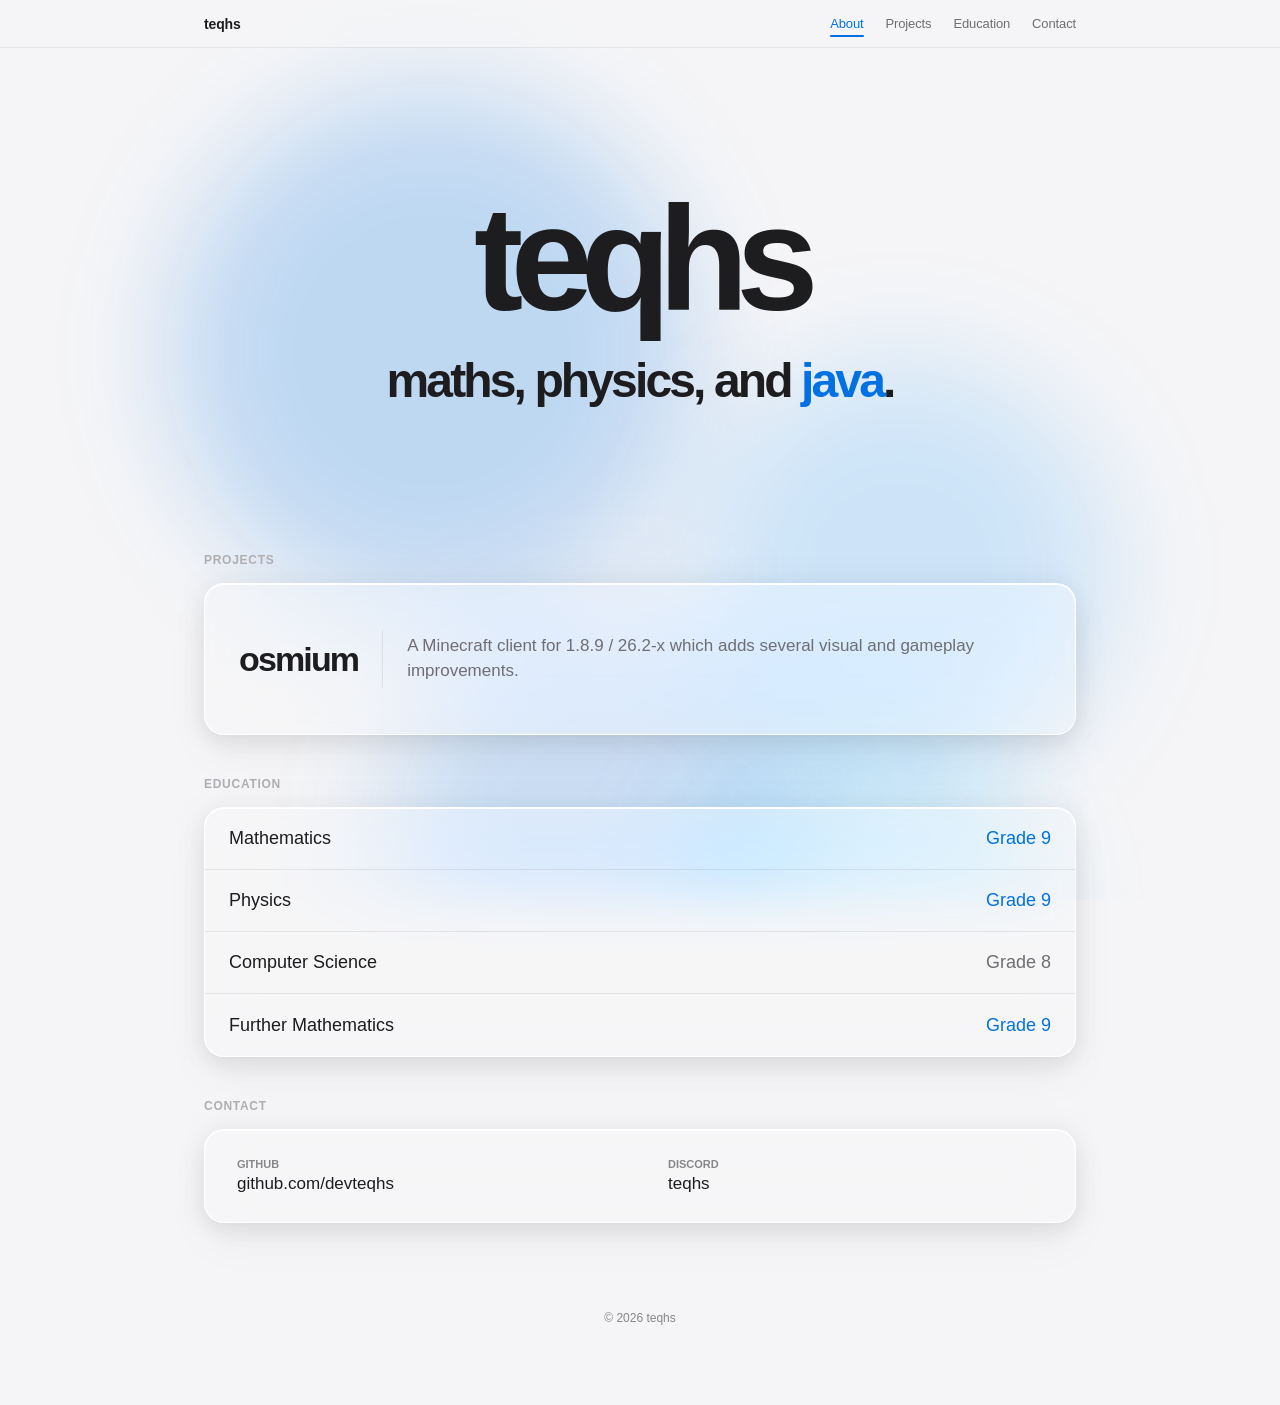
==== commit 6ae353df: "grade overview" ====
--- a/index.html
+++ b/index.html
@@ -6,9 +6,7 @@
     <title>teqhs</title>
 
     <style>
-        * {
-            box-sizing: border-box;
-        }
+        * { box-sizing: border-box; }
 
         :root {
             --background: #f5f5f7;
@@ -40,21 +38,8 @@
         }
 
         /* ───────────────── background ───────────────── */
-        .bg-blobs {
-            position: fixed;
-            inset: 0;
-            z-index: -1;
-            pointer-events: none;
-            overflow: hidden;
-        }
-
-        .blob {
-            position: absolute;
-            border-radius: 50%;
-            filter: blur(56px);
-            animation: float 16s ease-in-out infinite;
-        }
-
+        .bg-blobs { position: fixed; inset: 0; z-index: -1; pointer-events: none; overflow: hidden; }
+        .blob { position: absolute; border-radius: 50%; filter: blur(56px); animation: float 16s ease-in-out infinite; }
         .blob-1 { width: 520px; height: 520px; top: 10%; left: 50%; transform: translateX(-90%); background: rgba(0, 113, 227, 0.22); }
         .blob-2 { width: 420px; height: 420px; top: 40%; left: 50%; transform: translateX(12%); background: rgba(0, 145, 255, 0.16); animation-delay: -4s; }
         .blob-3 { width: 420px; height: 420px; top: 68%; left: 50%; transform: translateX(-60%); background: rgba(0, 113, 227, 0.17); animation-delay: -8s; }
@@ -68,30 +53,13 @@
 
         /* ───────────────── topbar ───────────────── */
         .topbar {
-            position: sticky;
-            top: 0;
-            z-index: 100;
-            height: 48px;
-            background: rgba(245, 245, 247, 0.7);
-            backdrop-filter: saturate(180%) blur(24px);
-            -webkit-backdrop-filter: saturate(180%) blur(24px);
-            border-bottom: 0.5px solid rgba(0, 0, 0, 0.08);
-        }
-
-        .topbar-inner {
-            width: 100%;
-            max-width: 920px;
-            height: 100%;
-            margin: 0 auto;
-            padding: 0 24px;
-            display: flex;
-            align-items: center;
-            justify-content: space-between;
-        }
-
-        .brand { font-size: 14px; font-weight: 600; letter-spacing: -0.01em; transition: color 0.2s ease; cursor: pointer; }
+            position: sticky; top: 0; z-index: 100; height: 48px;
+            background: rgba(245, 245, 247, 0.7); backdrop-filter: saturate(180%) blur(24px);
+            -webkit-backdrop-filter: saturate(180%) blur(24px); border-bottom: 0.5px solid rgba(0, 0, 0, 0.08);
+        }
+        .topbar-inner { width: 100%; max-width: 920px; height: 100%; margin: 0 auto; padding: 0 24px; display: flex; align-items: center; justify-content: space-between; }
+        .brand { font-size: 14px; font-weight: 600; letter-spacing: -0.01em; transition: color 0.2s ease; cursor: pointer; text-decoration: none; color: inherit;}
         .brand:hover { color: var(--blue); }
-
         .nav { display: flex; align-items: center; gap: 22px; }
         .nav a { position: relative; color: var(--muted); font-size: 13px; font-weight: 500; letter-spacing: -0.01em; transition: color 0.25s ease; text-decoration: none; }
         .nav a:hover, .nav a.active { color: var(--blue); }
@@ -114,14 +82,9 @@
         .card-wrap:hover::before { opacity: 0.24; transform: translateY(2px); }
 
         .card {
-            overflow: hidden;
-            background: var(--surface);
-            border-radius: 20px;
-            border: 0.5px solid rgba(255, 255, 255, 0.9);
-            box-shadow: var(--card-shadow);
-            backdrop-filter: blur(24px) saturate(160%);
-            -webkit-backdrop-filter: blur(24px) saturate(160%);
-            transition: transform 0.35s cubic-bezier(.2,.8,.2,1), box-shadow 0.35s ease;
+            overflow: hidden; background: var(--surface); border-radius: 20px; border: 0.5px solid rgba(255, 255, 255, 0.9);
+            box-shadow: var(--card-shadow); backdrop-filter: blur(24px) saturate(160%);
+            -webkit-backdrop-filter: blur(24px) saturate(160%); transition: transform 0.35s cubic-bezier(.2,.8,.2,1), box-shadow 0.35s ease;
         }
         .card:hover { transform: translateY(-4px); }
 
@@ -129,23 +92,23 @@
         .project-name { margin: 0; font-size: clamp(24px, 3.5vw, 34px); font-weight: 700; letter-spacing: -0.055em; transition: color 0.25s ease; }
         .project-divider { width: 1px; height: 58px; background: var(--separator); }
         .project-description { margin: 0; color: var(--muted); font-size: 17px; line-height: 1.45; }
-        .project-card:hover .project-name { color: var(--blue); }
 
         /* ───────────────── rows ───────────────── */
-        .row { min-height: 62px; padding: 0 24px; display: flex; align-items: center; justify-content: space-between; border-bottom: 1px solid var(--separator); transition: 0.25s ease; }
+        .row { min-height: 62px; padding: 0 24px; display: flex; align-items: center; justify-content: space-between; border-bottom: 1px solid var(--separator); transition: 0.25s ease; cursor: pointer; }
         .row:last-child { border-bottom: none; }
         .row:hover { background-color: rgba(0, 113, 227, 0.035); padding-left: 28px; }
         .subject { font-size: 18px; font-weight: 500; }
         .grade { font-size: 18px; color: var(--muted); font-weight: 500; }
         .grade.highlight { color: var(--blue); }
 
+        /* ───────────────── contact cards ───────────────── */
         .contact-card { padding: 8px; display: grid; grid-template-columns: repeat(auto-fit, minmax(200px, 1fr)); gap: 8px; }
         .contact-link { display: flex; flex-direction: column; padding: 20px 24px; text-decoration: none; border-radius: 18px; transition: 0.2s ease; }
         .contact-link:hover { background-color: rgba(0, 113, 227, 0.05); }
         .contact-link span:first-child { font-size: 11px; font-weight: 700; color: var(--muted-light); text-transform: uppercase; margin-bottom: 4px; }
         .contact-value { font-size: 17px; font-weight: 500; color: var(--text); }
 
-        /* ───────────────── modal & gallery ───────────────── */
+        /* ───────────────── modals ───────────────── */
         .modal {
             position: fixed; inset: 0; z-index: 999; display: flex; align-items: center; justify-content: center; padding: 24px;
             background: rgba(245, 245, 247, 0.3); backdrop-filter: blur(24px) saturate(180%);
@@ -160,19 +123,27 @@
         }
         .modal.open .modal-content { transform: translateY(0); }
 
+        .modal-header { display: flex; justify-content: space-between; align-items: flex-start; margin-bottom: 32px; padding-right: 40px; }
+        .modal-title-group h2 { margin: 0; font-size: 34px; letter-spacing: -0.05em; font-weight: 700; }
+        .modal-grade-pill { color: var(--blue); font-weight: 600; font-size: 18px; margin-top: 4px; }
+
         .modal-close { position: absolute; top: 24px; right: 24px; width: 32px; height: 32px; border-radius: 50%; border: none; background: rgba(0,0,0,0.05); cursor: pointer; display: flex; align-items: center; justify-content: center; font-size: 18px; }
+
+        /* ───────────────── info section ───────────────── */
+        .info-grid { display: grid; gap: 24px; }
+        .info-block { padding-top: 24px; border-top: 1px solid var(--separator); }
+        .info-label { font-size: 12px; font-weight: 700; color: var(--faint); text-transform: uppercase; letter-spacing: 0.05em; margin-bottom: 8px; display: block; }
+        .info-content { font-size: 17px; line-height: 1.5; color: var(--text); letter-spacing: -0.01em; }
 
         .modal-gallery { display: grid; grid-template-columns: repeat(auto-fit, minmax(200px, 1fr)); gap: 16px; margin-top: 24px; }
         .modal-gallery img { width: 100%; border-radius: 12px; cursor: zoom-in; transition: 0.3s ease; border: 1px solid var(--separator); }
-        .modal-gallery img:hover { transform: scale(1.02); box-shadow: 0 8px 24px rgba(0,0,0,0.1); }
-
-        /* ───────────────── lightbox ───────────────── */
+
         #lightbox {
             position: fixed; inset: 0; z-index: 1000; background: rgba(0,0,0,0.9); backdrop-filter: blur(10px);
             display: flex; align-items: center; justify-content: center; opacity: 0; pointer-events: none; transition: 0.3s ease;
         }
         #lightbox.open { opacity: 1; pointer-events: auto; }
-        #lightbox img { max-width: 90%; max-height: 80%; border-radius: 8px; box-shadow: 0 0 40px rgba(0,0,0,0.5); transform: scale(0.9); transition: 0.4s cubic-bezier(.2,.8,.2,1); }
+        #lightbox img { max-width: 90%; max-height: 80%; border-radius: 8px; transform: scale(0.9); transition: 0.4s cubic-bezier(.2,.8,.2,1); }
         #lightbox.open img { transform: scale(1); }
 
         .reveal { opacity: 0; transform: translateY(32px); transition: 0.9s cubic-bezier(.2,.8,.2,1); }
@@ -181,9 +152,10 @@
         footer { padding: 88px 0 24px; text-align: center; color: var(--muted-light); font-size: 12px; }
 
         @media (max-width: 640px) {
+            .modal-header { flex-direction: column; }
+            .modal-content { padding: 24px; }
             .project-card { grid-template-columns: 1fr; }
             .project-divider { display: none; }
-            .modal-content { padding: 24px; }
         }
     </style>
 </head>
@@ -228,10 +200,10 @@
         <p class="section-label">Education</p>
         <div class="card-wrap">
             <div class="card">
-                <div class="row"><span class="subject">Mathematics</span><span class="grade highlight">Grade 9</span></div>
-                <div class="row"><span class="subject">Physics</span><span class="grade highlight">Grade 9</span></div>
-                <div class="row"><span class="subject">Computer Science</span><span class="grade">Grade 8</span></div>
-                <div class="row"><span class="subject">Further Mathematics</span><span class="grade highlight">Grade 9</span></div>
+                <div class="row" data-subject="Mathematics"><span class="subject">Mathematics</span><span class="grade highlight">Grade 9</span></div>
+                <div class="row" data-subject="Physics"><span class="subject">Physics</span><span class="grade highlight">Grade 9</span></div>
+                <div class="row" data-subject="Computer Science"><span class="subject">Computer Science</span><span class="grade">Grade 8</span></div>
+                <div class="row" data-subject="Further Mathematics"><span class="subject">Further Mathematics</span><span class="grade highlight">Grade 9</span></div>
             </div>
         </div>
     </section>
@@ -254,53 +226,119 @@
 
     <div class="modal" id="osmium-modal">
         <div class="modal-content">
-            <button class="modal-close" id="modal-close">&times;</button>
+            <button class="modal-close" onclick="closeModals()">&times;</button>
             <h2 style="margin:0; letter-spacing:-0.05em;">osmium</h2>
-            <p style="color:var(--muted); margin: 8px 0 24px;">Click an image to expand it.</p>
+            <p style="color:var(--muted); margin: 8px 0 24px;">Project Screenshots</p>
             <div class="modal-gallery">
-                <img src="screenshot1.png" alt="Osmium PNG 1">
-                <img src="screenshot2.png" alt="Osmium PNG 2">
-                <img src="screenshot3.png" alt="Osmium PNG 3">
+                <img src="screenshot1.png" alt="Preview 1">
+                <img src="screenshot2.png" alt="Preview 2">
             </div>
         </div>
     </div>
 
-    <div id="lightbox">
-        <img src="" alt="Full Screen Preview">
+    <div class="modal" id="edu-modal">
+        <div class="modal-content">
+            <button class="modal-close" onclick="closeModals()">&times;</button>
+
+            <div class="modal-header">
+                <div class="modal-title-group">
+                    <h2 id="edu-title">Subject</h2>
+                    <div id="edu-grade" class="modal-grade-pill">Grade X</div>
+                </div>
+            </div>
+
+            <div class="info-grid">
+                <div class="info-block">
+                    <span class="info-label">Exam Board</span>
+                    <div id="edu-board" class="info-content">Board Name</div>
+                </div>
+
+                <div class="info-block">
+                    <span class="info-label">Raw Marks</span>
+                    <div id="edu-marks" class="info-content">00/00</div>
+                </div>
+
+                <div class="info-block">
+                    <span class="info-label">Information</span>
+                    <div id="edu-info" class="info-content">Detailed information goes here.</div>
+                </div>
+            </div>
+        </div>
     </div>
+
+    <div id="lightbox"><img src=""></div>
 </main>
 
 <script>
+    // ───────────────── education data ─────────────────
+    const educationData = {
+        "Mathematics": {
+            grade: "Grade 9",
+            board: "Edexcel (Higher)",
+            marks: "71 (Paper 1, non-calculator), 78 (Paper 2, calculator), 75 (Paper 3, calculator)",
+            info: "Focus on abstract geometry, and knowledge on key mathematical topics, including algebra, probability, and statistics."
+        },
+        "Physics": {
+            grade: "Grade 9",
+            board: "AQA (Triple, Higher)",
+            marks: "89 (Paper 1), 93 (Paper 2)",
+            info: "Focus on core sections of physics, including mechanics, electricity, and nuclear physics."
+        },
+        "Computer Science": {
+            grade: "Grade 8",
+            board: "OCR",
+            marks: "70 (Paper 1), 72 (Paper 2)",
+            info: "Developed a comprehensive understanding of computer architecture, and algorithmic thinking"
+        },
+        "Further Mathematics": {
+            grade: "Grade 9",
+            board: "AQA (Level 2 Certificate)",
+            marks: "73 (Paper 1, non-calculator), 72 (Paper 2, calculator)",
+            info: "Focus on topics meant for optional studies, including calculus, further trigonometry, and matrices."
+        }
+    };
+
     // ───────────────── reveal animations ─────────────────
     const revealObserver = new IntersectionObserver(entries => {
         entries.forEach(entry => { if (entry.isIntersecting) entry.target.classList.add('visible'); });
     }, { threshold: 0.12 });
     document.querySelectorAll('.reveal').forEach(el => revealObserver.observe(el));
 
-    // ───────────────── modal logic ─────────────────
-    const osmiumCard = document.getElementById('osmium-card');
-    const modal = document.getElementById('osmium-modal');
-    const closeModalBtn = document.getElementById('modal-close');
-
-    osmiumCard.onclick = () => { modal.classList.add('open'); document.body.style.overflow = 'hidden'; }
-    closeModalBtn.onclick = () => { modal.classList.remove('open'); document.body.style.overflow = ''; }
-
-    // ───────────────── lightbox logic (click image to expand) ─────────────────
+    // ───────────────── modal helpers ─────────────────
+    function openModal(id) {
+        document.getElementById(id).classList.add('open');
+        document.body.style.overflow = 'hidden';
+    }
+    function closeModals() {
+        document.querySelectorAll('.modal').forEach(m => m.classList.remove('open'));
+        document.body.style.overflow = '';
+    }
+
+    document.getElementById('osmium-card').onclick = () => openModal('osmium-modal');
+
+    document.querySelectorAll('.row[data-subject]').forEach(row => {
+        row.onclick = () => {
+            const subject = row.getAttribute('data-subject');
+            const data = educationData[subject];
+
+            document.getElementById('edu-title').innerText = subject;
+            document.getElementById('edu-grade').innerText = data.grade;
+            document.getElementById('edu-board').innerText = data.board;
+            document.getElementById('edu-marks').innerText = data.marks;
+            document.getElementById('edu-info').innerText = data.info;
+
+            openModal('edu-modal');
+        };
+    });
+
+    // ───────────────── lightbox ─────────────────
     const lightbox = document.getElementById('lightbox');
     const lightboxImg = lightbox.querySelector('img');
-
     document.querySelectorAll('.modal-gallery img').forEach(img => {
-        img.onclick = (e) => {
-            e.stopPropagation();
-            lightboxImg.src = img.src;
-            lightbox.classList.add('open');
-        };
+        img.onclick = (e) => { e.stopPropagation(); lightboxImg.src = img.src; lightbox.classList.add('open'); };
     });
-
     lightbox.onclick = () => lightbox.classList.remove('open');
-
-    // Close modal if clicking background
-    modal.onclick = (e) => { if(e.target === modal) closeModalBtn.click(); }
+    window.onclick = (e) => { if(e.target.classList.contains('modal')) closeModals(); }
 </script>
 
 </body>
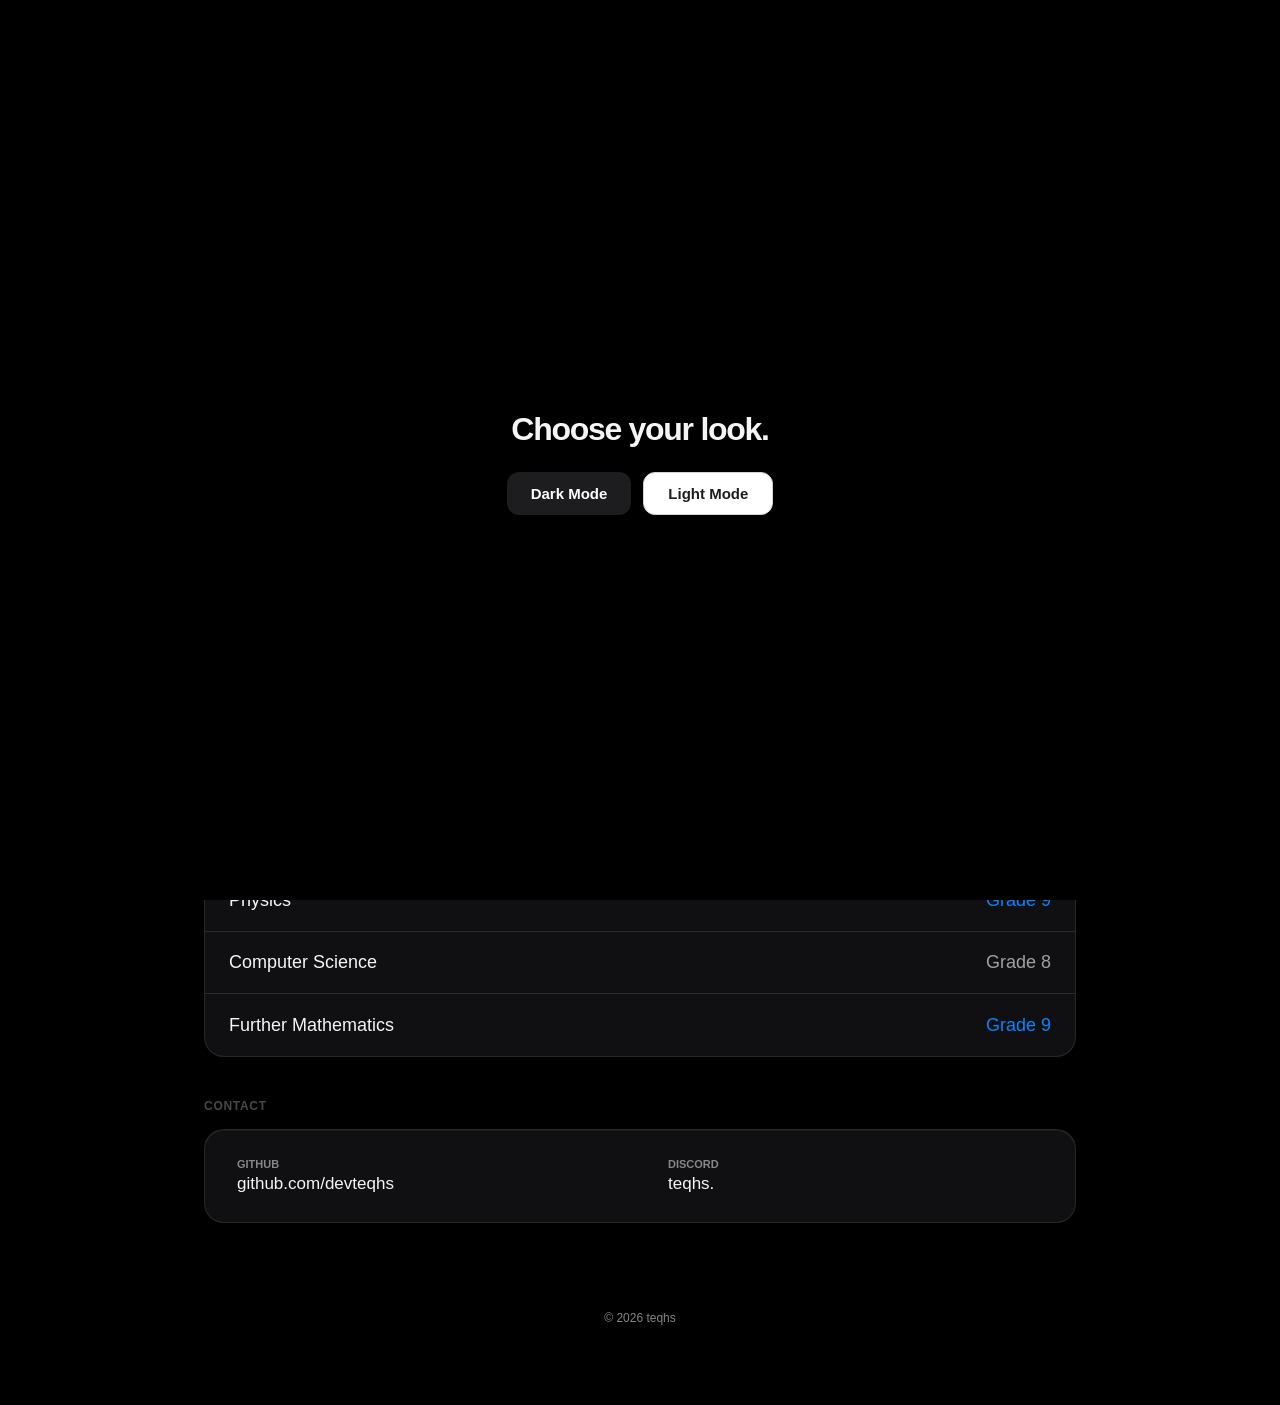
==== commit fdaa1c54: "changed grade stuff and added colour swapping" ====
--- a/index.html
+++ b/index.html
@@ -18,11 +18,28 @@
             --separator: rgba(0, 0, 0, 0.08);
             --blue: #0071e3;
             --blue-hover: #0066cc;
+            --blob-opacity: 0.22;
             --card-shadow:
                 0 2px 1px rgba(0, 0, 0, 0.02),
                 0 8px 24px rgba(0, 0, 0, 0.06),
                 0 20px 48px rgba(0, 0, 0, 0.04),
                 inset 0 1px 0 rgba(255, 255, 255, 1);
+        }
+
+        [data-theme="dark"] {
+            --background: #000000;
+            --surface: rgba(28, 28, 30, 0.6);
+            --text: #f5f5f7;
+            --muted: #a1a1a6;
+            --muted-light: #86868b;
+            --faint: #48484a;
+            --separator: rgba(255, 255, 255, 0.12);
+            --blue: #0a84ff;
+            --blue-hover: #409cff;
+            --blob-opacity: 0.12;
+            --card-shadow:
+                0 4px 24px rgba(0, 0, 0, 0.4),
+                inset 0 1px 0 rgba(255, 255, 255, 0.05);
         }
 
         html { scroll-behavior: smooth; }
@@ -35,15 +52,37 @@
             font-family: -apple-system, BlinkMacSystemFont, "SF Pro Display", "SF Pro Text", sans-serif;
             -webkit-font-smoothing: antialiased;
             overflow-x: hidden;
-        }
-
-        /* ───────────────── background ───────────────── */
+            transition: background-color 0.4s ease, color 0.4s ease;
+        }
+
+        /* --- PREFERENCE OVERLAY --- */
+        #theme-picker {
+            position: fixed; inset: 0; z-index: 9999;
+            background: var(--background);
+            display: flex; align-items: center; justify-content: center;
+            transition: opacity 0.5s ease, visibility 0.5s;
+        }
+        #theme-picker.hidden { opacity: 0; visibility: hidden; }
+
+        .picker-content { text-align: center; max-width: 400px; padding: 40px; }
+        .picker-content h2 { font-size: 32px; letter-spacing: -0.04em; margin-bottom: 24px; }
+        .picker-btns { display: flex; gap: 12px; justify-content: center; }
+        .picker-btn {
+            padding: 12px 24px; border-radius: 12px; border: none;
+            font-weight: 600; cursor: pointer; transition: 0.2s;
+            font-size: 15px;
+        }
+        .btn-dark { background: #1d1d1f; color: white; }
+        .btn-light { background: #ffffff; color: #1d1d1f; border: 1px solid #d2d2d7; }
+        .picker-btn:hover { transform: scale(1.05); }
+
+        /* --- BLOBS --- */
         .bg-blobs { position: fixed; inset: 0; z-index: -1; pointer-events: none; overflow: hidden; }
-        .blob { position: absolute; border-radius: 50%; filter: blur(56px); animation: float 16s ease-in-out infinite; }
-        .blob-1 { width: 520px; height: 520px; top: 10%; left: 50%; transform: translateX(-90%); background: rgba(0, 113, 227, 0.22); }
-        .blob-2 { width: 420px; height: 420px; top: 40%; left: 50%; transform: translateX(12%); background: rgba(0, 145, 255, 0.16); animation-delay: -4s; }
-        .blob-3 { width: 420px; height: 420px; top: 68%; left: 50%; transform: translateX(-60%); background: rgba(0, 113, 227, 0.17); animation-delay: -8s; }
-        .blob-4 { width: 360px; height: 360px; top: 80%; left: 50%; transform: translateX(10%); background: rgba(0, 175, 255, 0.14); animation-delay: -12s; }
+        .blob { position: absolute; border-radius: 50%; filter: blur(56px); animation: float 16s ease-in-out infinite; opacity: var(--blob-opacity); transition: opacity 0.4s ease; }
+        .blob-1 { width: 520px; height: 520px; top: 10%; left: 50%; transform: translateX(-90%); background: #0071e3; }
+        .blob-2 { width: 420px; height: 420px; top: 40%; left: 50%; transform: translateX(12%); background: #0091ff; animation-delay: -4s; }
+        .blob-3 { width: 420px; height: 420px; top: 68%; left: 50%; transform: translateX(-60%); background: #0071e3; animation-delay: -8s; }
+        .blob-4 { width: 360px; height: 360px; top: 80%; left: 50%; transform: translateX(10%); background: #00afff; animation-delay: -12s; }
 
         @keyframes float {
             0% { transform: translateY(0px) translateX(0px); }
@@ -51,22 +90,29 @@
             100% { transform: translateY(0px) translateX(0px); }
         }
 
-        /* ───────────────── topbar ───────────────── */
         .topbar {
             position: sticky; top: 0; z-index: 100; height: 48px;
             background: rgba(245, 245, 247, 0.7); backdrop-filter: saturate(180%) blur(24px);
-            -webkit-backdrop-filter: saturate(180%) blur(24px); border-bottom: 0.5px solid rgba(0, 0, 0, 0.08);
-        }
+            -webkit-backdrop-filter: saturate(180%) blur(24px); border-bottom: 0.5px solid var(--separator);
+            transition: background-color 0.4s ease;
+        }
+        [data-theme="dark"] .topbar { background: rgba(0, 0, 0, 0.7); }
+
         .topbar-inner { width: 100%; max-width: 920px; height: 100%; margin: 0 auto; padding: 0 24px; display: flex; align-items: center; justify-content: space-between; }
         .brand { font-size: 14px; font-weight: 600; letter-spacing: -0.01em; transition: color 0.2s ease; cursor: pointer; text-decoration: none; color: inherit;}
         .brand:hover { color: var(--blue); }
         .nav { display: flex; align-items: center; gap: 22px; }
         .nav a { position: relative; color: var(--muted); font-size: 13px; font-weight: 500; letter-spacing: -0.01em; transition: color 0.25s ease; text-decoration: none; }
         .nav a:hover, .nav a.active { color: var(--blue); }
-        .nav a::after { content: ""; position: absolute; left: 0; bottom: -6px; width: 100%; height: 2px; border-radius: 999px; background: var(--blue); transform: scaleX(0); transition: transform 0.25s ease; }
-        .nav a.active::after { transform: scaleX(1); }
-
-        /* ───────────────── main ───────────────── */
+
+        .theme-toggle {
+            background: var(--separator); border: none; width: 32px; height: 32px; border-radius: 50%;
+            cursor: pointer; display: flex; align-items: center; justify-content: center;
+            color: var(--text); transition: transform 0.2s ease, background 0.2s ease;
+        }
+        .theme-toggle:hover { transform: scale(1.1); background: rgba(0, 113, 227, 0.1); }
+        .theme-toggle svg { width: 16px; height: 16px; fill: currentColor; }
+
         main { width: 100%; max-width: 920px; margin: 0 auto; padding: 88px 24px 56px; }
         .hero { text-align: center; padding: 56px 0 104px; scroll-margin-top: 90px; }
         h1 { margin: 0; font-size: clamp(72px, 13vw, 148px); line-height: 0.9; font-weight: 700; letter-spacing: -0.085em; }
@@ -76,15 +122,15 @@
         .section { margin-top: 42px; scroll-margin-top: 90px; }
         .section-label { margin-bottom: 16px; color: var(--faint); font-size: 12px; font-weight: 600; letter-spacing: 0.06em; text-transform: uppercase; }
 
-        /* ───────────────── cards ───────────────── */
         .card-wrap { position: relative; }
         .card-wrap::before { content: ""; position: absolute; inset: -10px; z-index: -1; border-radius: 32px; background: rgba(0, 0, 0, 0.18); filter: blur(14px); opacity: 0.16; transition: 0.35s ease; }
+        [data-theme="dark"] .card-wrap::before { background: rgba(255, 255, 255, 0.05); }
         .card-wrap:hover::before { opacity: 0.24; transform: translateY(2px); }
 
         .card {
-            overflow: hidden; background: var(--surface); border-radius: 20px; border: 0.5px solid rgba(255, 255, 255, 0.9);
+            overflow: hidden; background: var(--surface); border-radius: 20px; border: 0.5px solid rgba(255, 255, 255, 0.1);
             box-shadow: var(--card-shadow); backdrop-filter: blur(24px) saturate(160%);
-            -webkit-backdrop-filter: blur(24px) saturate(160%); transition: transform 0.35s cubic-bezier(.2,.8,.2,1), box-shadow 0.35s ease;
+            -webkit-backdrop-filter: blur(24px) saturate(160%); transition: transform 0.35s cubic-bezier(.2,.8,.2,1), box-shadow 0.35s ease, background-color 0.4s ease;
         }
         .card:hover { transform: translateY(-4px); }
 
@@ -93,7 +139,9 @@
         .project-divider { width: 1px; height: 58px; background: var(--separator); }
         .project-description { margin: 0; color: var(--muted); font-size: 17px; line-height: 1.45; }
 
-        /* ───────────────── rows ───────────────── */
+        .tag-group { display: flex; gap: 8px; margin-top: 12px; }
+        .tag { font-size: 11px; font-weight: 600; padding: 4px 10px; border-radius: 20px; background: rgba(0, 113, 227, 0.1); color: var(--blue); text-transform: uppercase; letter-spacing: 0.02em; }
+
         .row { min-height: 62px; padding: 0 24px; display: flex; align-items: center; justify-content: space-between; border-bottom: 1px solid var(--separator); transition: 0.25s ease; cursor: pointer; }
         .row:last-child { border-bottom: none; }
         .row:hover { background-color: rgba(0, 113, 227, 0.035); padding-left: 28px; }
@@ -101,35 +149,40 @@
         .grade { font-size: 18px; color: var(--muted); font-weight: 500; }
         .grade.highlight { color: var(--blue); }
 
-        /* ───────────────── contact cards ───────────────── */
         .contact-card { padding: 8px; display: grid; grid-template-columns: repeat(auto-fit, minmax(200px, 1fr)); gap: 8px; }
         .contact-link { display: flex; flex-direction: column; padding: 20px 24px; text-decoration: none; border-radius: 18px; transition: 0.2s ease; }
         .contact-link:hover { background-color: rgba(0, 113, 227, 0.05); }
         .contact-link span:first-child { font-size: 11px; font-weight: 700; color: var(--muted-light); text-transform: uppercase; margin-bottom: 4px; }
         .contact-value { font-size: 17px; font-weight: 500; color: var(--text); }
 
-        /* ───────────────── modals ───────────────── */
         .modal {
             position: fixed; inset: 0; z-index: 999; display: flex; align-items: center; justify-content: center; padding: 24px;
             background: rgba(245, 245, 247, 0.3); backdrop-filter: blur(24px) saturate(180%);
             opacity: 0; pointer-events: none; transition: opacity 0.4s ease;
         }
+        [data-theme="dark"] .modal { background: rgba(0, 0, 0, 0.4); }
         .modal.open { opacity: 1; pointer-events: auto; }
 
         .modal-content {
             position: relative; width: 100%; max-width: 860px; max-height: 85vh; overflow-y: auto;
-            background: var(--surface); border-radius: 24px; border: 0.5px solid rgba(255, 255, 255, 0.9);
-            box-shadow: var(--card-shadow); padding: 40px; transform: translateY(20px); transition: transform 0.4s ease;
-        }
-        .modal.open .modal-content { transform: translateY(0); }
+            background: var(--surface); border-radius: 24px; border: 0.5px solid rgba(255, 255, 255, 0.1);
+            box-shadow: var(--card-shadow); padding: 40px; transform: scale(0.95) translateY(20px); transition: transform 0.4s cubic-bezier(0.2, 0.8, 0.2, 1);
+        }
+        .modal.open .modal-content { transform: scale(1) translateY(0); }
 
         .modal-header { display: flex; justify-content: space-between; align-items: flex-start; margin-bottom: 32px; padding-right: 40px; }
         .modal-title-group h2 { margin: 0; font-size: 34px; letter-spacing: -0.05em; font-weight: 700; }
-        .modal-grade-pill { color: var(--blue); font-weight: 600; font-size: 18px; margin-top: 4px; }
-
-        .modal-close { position: absolute; top: 24px; right: 24px; width: 32px; height: 32px; border-radius: 50%; border: none; background: rgba(0,0,0,0.05); cursor: pointer; display: flex; align-items: center; justify-content: center; font-size: 18px; }
-
-        /* ───────────────── info section ───────────────── */
+
+        .modal-grade-pill { color: var(--blue); font-weight: 600; font-size: 18px; margin-top: 4px; display: flex; align-items: center; gap: 8px; }
+        .info-trigger {
+            width: 18px; height: 18px; display: inline-flex; align-items: center; justify-content: center;
+            border-radius: 50%; border: 1.5px solid var(--blue); font-size: 11px; cursor: help; opacity: 0.7; transition: opacity 0.2s;
+        }
+        .info-trigger:hover { opacity: 1; }
+
+        .modal-close { position: absolute; top: 24px; right: 24px; width: 32px; height: 32px; border-radius: 50%; border: none; background: rgba(0,0,0,0.05); color: var(--text); cursor: pointer; display: flex; align-items: center; justify-content: center; font-size: 18px; }
+        [data-theme="dark"] .modal-close { background: rgba(255,255,255,0.1); }
+
         .info-grid { display: grid; gap: 24px; }
         .info-block { padding-top: 24px; border-top: 1px solid var(--separator); }
         .info-label { font-size: 12px; font-weight: 700; color: var(--faint); text-transform: uppercase; letter-spacing: 0.05em; margin-bottom: 8px; display: block; }
@@ -160,6 +213,17 @@
     </style>
 </head>
 <body>
+
+<!-- THEME PICKER OVERLAY -->
+<div id="theme-picker">
+    <div class="picker-content">
+        <h2>Choose your look.</h2>
+        <div class="picker-btns">
+            <button class="picker-btn btn-dark" onclick="setInitialTheme('dark')">Dark Mode</button>
+            <button class="picker-btn btn-light" onclick="setInitialTheme('light')">Light Mode</button>
+        </div>
+    </div>
+</div>
 
 <div class="bg-blobs">
     <div class="blob blob-1"></div><div class="blob blob-2"></div><div class="blob blob-3"></div><div class="blob blob-4"></div>
@@ -172,7 +236,9 @@
             <a href="#about" class="nav-link active">About</a>
             <a href="#projects" class="nav-link">Projects</a>
             <a href="#education" class="nav-link">Education</a>
-            <a href="#contact" class="nav-link">Contact</a>
+            <button id="theme-toggle" class="theme-toggle" aria-label="Toggle Dark Mode">
+                <svg viewBox="0 0 24 24" id="theme-icon"></svg>
+            </button>
         </nav>
     </div>
 </header>
@@ -190,7 +256,13 @@
                 <div class="project-card" id="osmium-card">
                     <p class="project-name">osmium</p>
                     <div class="project-divider"></div>
-                    <p class="project-description">A Minecraft client for 1.8.9 / 26.2-x which adds several visual and gameplay improvements.</p>
+                    <div>
+                        <p class="project-description">A Minecraft client for 1.8.9 / 26.2-x which adds several visual and gameplay improvements.</p>
+                        <div class="tag-group">
+                            <span class="tag">Java</span>
+                            <span class="tag">OpenGL</span>
+                        </div>
+                    </div>
                 </div>
             </div>
         </div>
@@ -216,7 +288,7 @@
                     <span>GitHub</span><span class="contact-value">github.com/devteqhs</span>
                 </a>
                 <a href="#" class="contact-link">
-                    <span>Discord</span><span class="contact-value">teqhs</span>
+                    <span>Discord</span><span class="contact-value">teqhs.</span>
                 </a>
             </div>
         </div>
@@ -239,29 +311,18 @@
     <div class="modal" id="edu-modal">
         <div class="modal-content">
             <button class="modal-close" onclick="closeModals()">&times;</button>
-
             <div class="modal-header">
                 <div class="modal-title-group">
                     <h2 id="edu-title">Subject</h2>
-                    <div id="edu-grade" class="modal-grade-pill">Grade X</div>
+                    <div class="modal-grade-pill">
+                        <span id="edu-grade">Grade X</span>
+                        <span class="info-trigger" title="Grade 9 is the highest possible grade in the UK GCSE system, equivalent to an A* or the top ~3% of students.">?</span>
+                    </div>
                 </div>
             </div>
-
             <div class="info-grid">
-                <div class="info-block">
-                    <span class="info-label">Exam Board</span>
-                    <div id="edu-board" class="info-content">Board Name</div>
-                </div>
-
-                <div class="info-block">
-                    <span class="info-label">Raw Marks</span>
-                    <div id="edu-marks" class="info-content">00/00</div>
-                </div>
-
-                <div class="info-block">
-                    <span class="info-label">Information</span>
-                    <div id="edu-info" class="info-content">Detailed information goes here.</div>
-                </div>
+                <div class="info-block"><span class="info-label">Exam Board</span><div id="edu-board" class="info-content"></div></div>
+                <div class="info-block"><span class="info-label">Raw Marks</span><div id="edu-marks" class="info-content"></div></div>
             </div>
         </div>
     </div>
@@ -270,41 +331,68 @@
 </main>
 
 <script>
-    // ───────────────── education data ─────────────────
     const educationData = {
-        "Mathematics": {
-            grade: "Grade 9",
-            board: "Edexcel (Higher)",
-            marks: "71 (Paper 1, non-calculator), 78 (Paper 2, calculator), 75 (Paper 3, calculator)",
-            info: "Focus on abstract geometry, and knowledge on key mathematical topics, including algebra, probability, and statistics."
-        },
-        "Physics": {
-            grade: "Grade 9",
-            board: "AQA (Triple, Higher)",
-            marks: "89 (Paper 1), 93 (Paper 2)",
-            info: "Focus on core sections of physics, including mechanics, electricity, and nuclear physics."
-        },
-        "Computer Science": {
-            grade: "Grade 8",
-            board: "OCR",
-            marks: "70 (Paper 1), 72 (Paper 2)",
-            info: "Developed a comprehensive understanding of computer architecture, and algorithmic thinking"
-        },
-        "Further Mathematics": {
-            grade: "Grade 9",
-            board: "AQA (Level 2 Certificate)",
-            marks: "73 (Paper 1, non-calculator), 72 (Paper 2, calculator)",
-            info: "Focus on topics meant for optional studies, including calculus, further trigonometry, and matrices."
-        }
+        "Mathematics": { grade: "Grade 9", board: "Edexcel (Higher)", marks: "71 (P1), 78 (P2), 75 (P3)" },
+        "Physics": { grade: "Grade 9", board: "AQA (Triple, Higher)", marks: "89 (P1), 93 (P2)" },
+        "Computer Science": { grade: "Grade 8", board: "OCR", marks: "70 (P1), 72 (P2)" },
+        "Further Mathematics": { grade: "Grade 9", board: "AQA (L2 Cert)", marks: "73 (P1), 72 (P2)" }
     };
 
-    // ───────────────── reveal animations ─────────────────
+    const themeToggle = document.getElementById('theme-toggle');
+    const themeIcon = document.getElementById('theme-icon');
+    const sunIcon = '<path d="M12 7c-2.76 0-5 2.24-5 5s2.24 5 5 5 5-2.24 5-5-2.24-5-5-5zM2 13h2c.55 0 1-.45 1-1s-.45-1-1-1H2c-.55 0-1 .45-1 1s.45 1 1 1zm18 0h2c.55 0 1-.45 1-1s-.45-1-1-1h-2c-.55 0-1 .45-1 1s.45 1 1 1zM11 2v2c0 .55.45 1 1 1s1-.45 1-1V2c0-.55-.45-1-1-1s-1 .45-1 1zm0 18v2c0 .55.45 1 1 1s1-.45 1-1v-2c0-.55-.45-1-1-1s-1 .45-1 1zM5.99 4.58a.996.996 0 00-1.41 0 .996.996 0 000 1.41l1.06 1.06c.39.39 1.03.39 1.41 0s.39-1.03 0-1.41L5.99 4.58zm12.37 12.37a.996.996 0 00-1.41 0 .996.996 0 000 1.41l1.06 1.06c.39.39 1.03.39 1.41 0a.996.996 0 000-1.41l-1.06-1.06zm1.06-10.96a.996.996 0 000-1.41.996.996 0 00-1.41 0l-1.06 1.06c-.39.39-.39 1.03 0 1.41s1.03.39 1.41 0l1.06-1.06zM7.05 18.36a.996.996 0 000-1.41.996.996 0 00-1.41 0l-1.06 1.06c-.39.39-.39 1.03 0 1.41s1.03.39 1.41 0l1.06-1.06z"/>';
+    const moonIcon = '<path d="M12 3c-4.97 0-9 4.03-9 9s4.03 9 9 9 9-4.03 9-9c0-.46-.04-.92-.1-1.36-.98 1.37-2.58 2.26-4.4 2.26-2.98 0-5.4-2.42-5.4-5.4 0-1.81.89-3.42 2.26-4.4-.44-.06-.9-.1-1.36-.1z"/>';
+
+    function applyTheme(theme) {
+        document.documentElement.setAttribute('data-theme', theme);
+        themeIcon.innerHTML = theme === 'dark' ? sunIcon : moonIcon;
+        localStorage.setItem('theme', theme);
+    }
+
+    function setInitialTheme(theme) {
+        applyTheme(theme);
+        document.getElementById('theme-picker').classList.add('hidden');
+        localStorage.setItem('picker-seen', 'true');
+    }
+
+    const savedTheme = localStorage.getItem('theme') || 'dark';
+    const pickerSeen = localStorage.getItem('picker-seen');
+
+    applyTheme(savedTheme);
+
+    if (pickerSeen) {
+        document.getElementById('theme-picker').style.display = 'none';
+    }
+
+    themeToggle.onclick = () => {
+        const theme = document.documentElement.getAttribute('data-theme') === 'dark' ? 'light' : 'dark';
+        applyTheme(theme);
+    };
+
+    window.onscroll = () => {
+        document.querySelectorAll('section').forEach(sec => {
+            const top = window.scrollY;
+            const offset = sec.offsetTop - 150;
+            const height = sec.offsetHeight;
+            const id = sec.getAttribute('id');
+            if (top >= offset && top < offset + height) {
+                document.querySelectorAll('.nav a').forEach(links => {
+                    links.classList.remove('active');
+                    if (links.getAttribute('href') === '#' + id) links.classList.add('active');
+                });
+            }
+        });
+    };
+
     const revealObserver = new IntersectionObserver(entries => {
-        entries.forEach(entry => { if (entry.isIntersecting) entry.target.classList.add('visible'); });
+        entries.forEach((entry, index) => {
+            if (entry.isIntersecting) {
+                setTimeout(() => entry.target.classList.add('visible'), index * 100);
+            }
+        });
     }, { threshold: 0.12 });
     document.querySelectorAll('.reveal').forEach(el => revealObserver.observe(el));
 
-    // ───────────────── modal helpers ─────────────────
     function openModal(id) {
         document.getElementById(id).classList.add('open');
         document.body.style.overflow = 'hidden';
@@ -315,23 +403,18 @@
     }
 
     document.getElementById('osmium-card').onclick = () => openModal('osmium-modal');
-
     document.querySelectorAll('.row[data-subject]').forEach(row => {
         row.onclick = () => {
-            const subject = row.getAttribute('data-subject');
-            const data = educationData[subject];
-
-            document.getElementById('edu-title').innerText = subject;
+            const data = educationData[row.getAttribute('data-subject')];
+            document.getElementById('edu-title').innerText = row.getAttribute('data-subject');
             document.getElementById('edu-grade').innerText = data.grade;
             document.getElementById('edu-board').innerText = data.board;
             document.getElementById('edu-marks').innerText = data.marks;
-            document.getElementById('edu-info').innerText = data.info;
-
             openModal('edu-modal');
         };
     });
 
-    // ───────────────── lightbox ─────────────────
+    document.addEventListener('keydown', e => { if (e.key === 'Escape') closeModals(); });
     const lightbox = document.getElementById('lightbox');
     const lightboxImg = lightbox.querySelector('img');
     document.querySelectorAll('.modal-gallery img').forEach(img => {
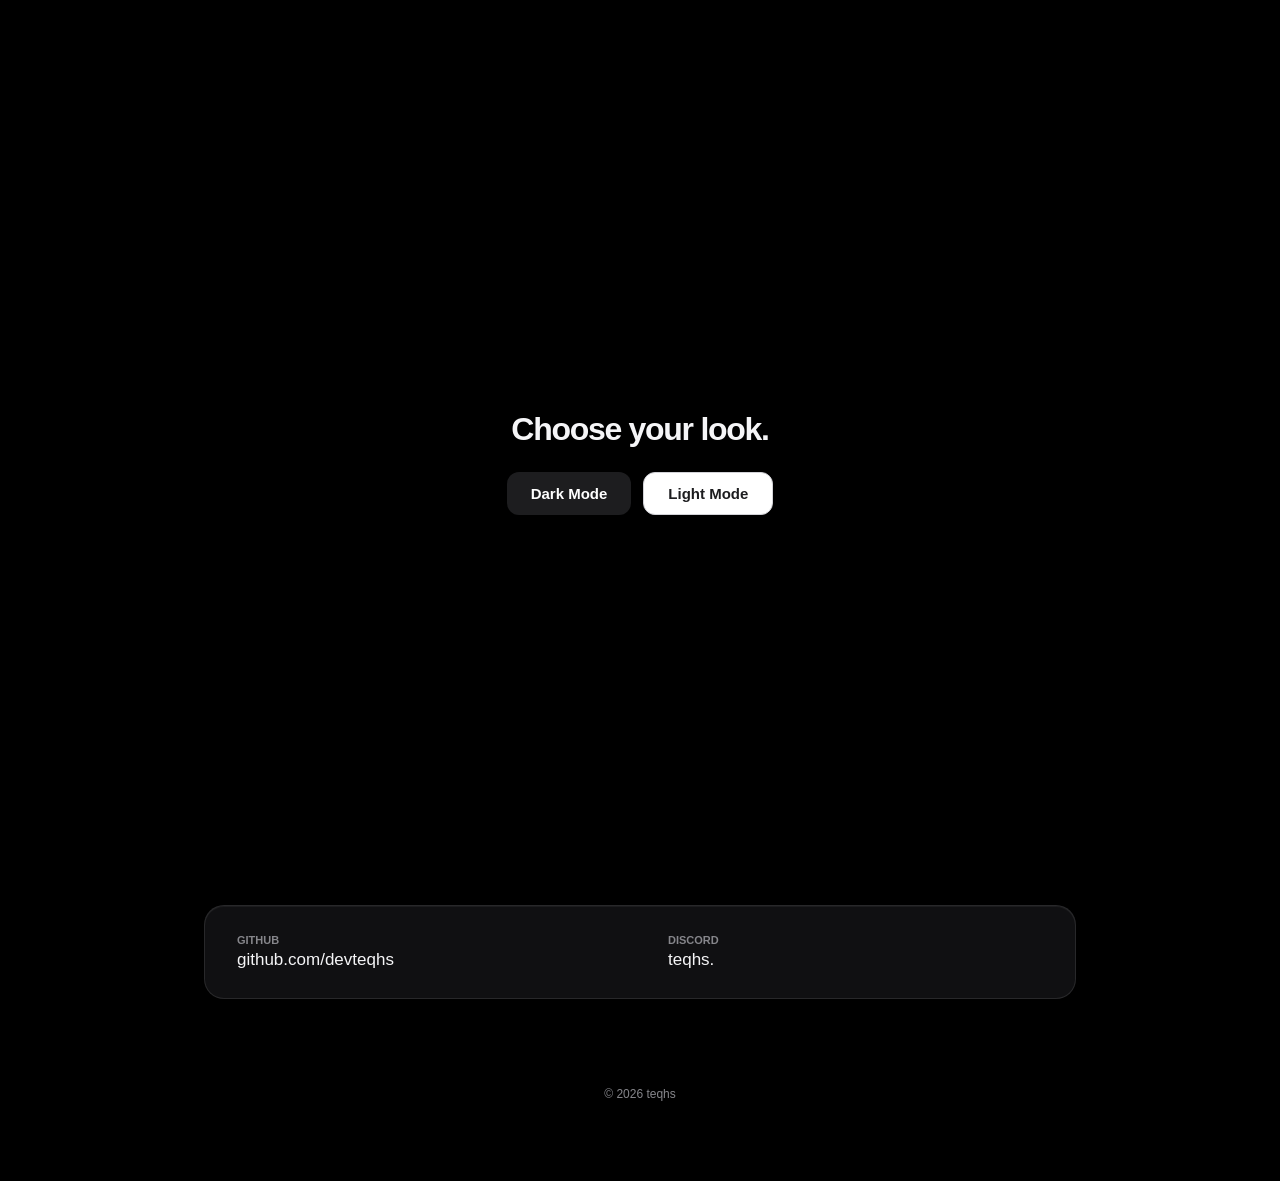
==== commit ea63df15: "scenario generator" ====
--- a/index.html
+++ b/index.html
@@ -4,213 +4,7 @@
     <meta charset="UTF-8" />
     <meta name="viewport" content="width=device-width, initial-scale=1.0" />
     <title>teqhs</title>
-
-    <style>
-        * { box-sizing: border-box; }
-
-        :root {
-            --background: #f5f5f7;
-            --surface: rgba(255, 255, 255, 0.45);
-            --text: #1d1d1f;
-            --muted: #6e6e73;
-            --muted-light: #86868b;
-            --faint: #aeaeb2;
-            --separator: rgba(0, 0, 0, 0.08);
-            --blue: #0071e3;
-            --blue-hover: #0066cc;
-            --blob-opacity: 0.22;
-            --card-shadow:
-                0 2px 1px rgba(0, 0, 0, 0.02),
-                0 8px 24px rgba(0, 0, 0, 0.06),
-                0 20px 48px rgba(0, 0, 0, 0.04),
-                inset 0 1px 0 rgba(255, 255, 255, 1);
-        }
-
-        [data-theme="dark"] {
-            --background: #000000;
-            --surface: rgba(28, 28, 30, 0.6);
-            --text: #f5f5f7;
-            --muted: #a1a1a6;
-            --muted-light: #86868b;
-            --faint: #48484a;
-            --separator: rgba(255, 255, 255, 0.12);
-            --blue: #0a84ff;
-            --blue-hover: #409cff;
-            --blob-opacity: 0.12;
-            --card-shadow:
-                0 4px 24px rgba(0, 0, 0, 0.4),
-                inset 0 1px 0 rgba(255, 255, 255, 0.05);
-        }
-
-        html { scroll-behavior: smooth; }
-
-        body {
-            margin: 0;
-            min-height: 100vh;
-            background: var(--background);
-            color: var(--text);
-            font-family: -apple-system, BlinkMacSystemFont, "SF Pro Display", "SF Pro Text", sans-serif;
-            -webkit-font-smoothing: antialiased;
-            overflow-x: hidden;
-            transition: background-color 0.4s ease, color 0.4s ease;
-        }
-
-        /* --- PREFERENCE OVERLAY --- */
-        #theme-picker {
-            position: fixed; inset: 0; z-index: 9999;
-            background: var(--background);
-            display: flex; align-items: center; justify-content: center;
-            transition: opacity 0.5s ease, visibility 0.5s;
-        }
-        #theme-picker.hidden { opacity: 0; visibility: hidden; }
-
-        .picker-content { text-align: center; max-width: 400px; padding: 40px; }
-        .picker-content h2 { font-size: 32px; letter-spacing: -0.04em; margin-bottom: 24px; }
-        .picker-btns { display: flex; gap: 12px; justify-content: center; }
-        .picker-btn {
-            padding: 12px 24px; border-radius: 12px; border: none;
-            font-weight: 600; cursor: pointer; transition: 0.2s;
-            font-size: 15px;
-        }
-        .btn-dark { background: #1d1d1f; color: white; }
-        .btn-light { background: #ffffff; color: #1d1d1f; border: 1px solid #d2d2d7; }
-        .picker-btn:hover { transform: scale(1.05); }
-
-        /* --- BLOBS --- */
-        .bg-blobs { position: fixed; inset: 0; z-index: -1; pointer-events: none; overflow: hidden; }
-        .blob { position: absolute; border-radius: 50%; filter: blur(56px); animation: float 16s ease-in-out infinite; opacity: var(--blob-opacity); transition: opacity 0.4s ease; }
-        .blob-1 { width: 520px; height: 520px; top: 10%; left: 50%; transform: translateX(-90%); background: #0071e3; }
-        .blob-2 { width: 420px; height: 420px; top: 40%; left: 50%; transform: translateX(12%); background: #0091ff; animation-delay: -4s; }
-        .blob-3 { width: 420px; height: 420px; top: 68%; left: 50%; transform: translateX(-60%); background: #0071e3; animation-delay: -8s; }
-        .blob-4 { width: 360px; height: 360px; top: 80%; left: 50%; transform: translateX(10%); background: #00afff; animation-delay: -12s; }
-
-        @keyframes float {
-            0% { transform: translateY(0px) translateX(0px); }
-            50% { transform: translateY(-24px) translateX(12px); }
-            100% { transform: translateY(0px) translateX(0px); }
-        }
-
-        .topbar {
-            position: sticky; top: 0; z-index: 100; height: 48px;
-            background: rgba(245, 245, 247, 0.7); backdrop-filter: saturate(180%) blur(24px);
-            -webkit-backdrop-filter: saturate(180%) blur(24px); border-bottom: 0.5px solid var(--separator);
-            transition: background-color 0.4s ease;
-        }
-        [data-theme="dark"] .topbar { background: rgba(0, 0, 0, 0.7); }
-
-        .topbar-inner { width: 100%; max-width: 920px; height: 100%; margin: 0 auto; padding: 0 24px; display: flex; align-items: center; justify-content: space-between; }
-        .brand { font-size: 14px; font-weight: 600; letter-spacing: -0.01em; transition: color 0.2s ease; cursor: pointer; text-decoration: none; color: inherit;}
-        .brand:hover { color: var(--blue); }
-        .nav { display: flex; align-items: center; gap: 22px; }
-        .nav a { position: relative; color: var(--muted); font-size: 13px; font-weight: 500; letter-spacing: -0.01em; transition: color 0.25s ease; text-decoration: none; }
-        .nav a:hover, .nav a.active { color: var(--blue); }
-
-        .theme-toggle {
-            background: var(--separator); border: none; width: 32px; height: 32px; border-radius: 50%;
-            cursor: pointer; display: flex; align-items: center; justify-content: center;
-            color: var(--text); transition: transform 0.2s ease, background 0.2s ease;
-        }
-        .theme-toggle:hover { transform: scale(1.1); background: rgba(0, 113, 227, 0.1); }
-        .theme-toggle svg { width: 16px; height: 16px; fill: currentColor; }
-
-        main { width: 100%; max-width: 920px; margin: 0 auto; padding: 88px 24px 56px; }
-        .hero { text-align: center; padding: 56px 0 104px; scroll-margin-top: 90px; }
-        h1 { margin: 0; font-size: clamp(72px, 13vw, 148px); line-height: 0.9; font-weight: 700; letter-spacing: -0.085em; }
-        .headline { margin: 30px auto 0; max-width: 640px; font-size: clamp(28px, 4.5vw, 48px); line-height: 1.08; font-weight: 700; letter-spacing: -0.06em; }
-        .headline span { color: var(--blue); }
-
-        .section { margin-top: 42px; scroll-margin-top: 90px; }
-        .section-label { margin-bottom: 16px; color: var(--faint); font-size: 12px; font-weight: 600; letter-spacing: 0.06em; text-transform: uppercase; }
-
-        .card-wrap { position: relative; }
-        .card-wrap::before { content: ""; position: absolute; inset: -10px; z-index: -1; border-radius: 32px; background: rgba(0, 0, 0, 0.18); filter: blur(14px); opacity: 0.16; transition: 0.35s ease; }
-        [data-theme="dark"] .card-wrap::before { background: rgba(255, 255, 255, 0.05); }
-        .card-wrap:hover::before { opacity: 0.24; transform: translateY(2px); }
-
-        .card {
-            overflow: hidden; background: var(--surface); border-radius: 20px; border: 0.5px solid rgba(255, 255, 255, 0.1);
-            box-shadow: var(--card-shadow); backdrop-filter: blur(24px) saturate(160%);
-            -webkit-backdrop-filter: blur(24px) saturate(160%); transition: transform 0.35s cubic-bezier(.2,.8,.2,1), box-shadow 0.35s ease, background-color 0.4s ease;
-        }
-        .card:hover { transform: translateY(-4px); }
-
-        .project-card { min-height: 150px; padding: 30px 34px; display: grid; grid-template-columns: auto 1px 1fr; align-items: center; gap: 24px; cursor: pointer; }
-        .project-name { margin: 0; font-size: clamp(24px, 3.5vw, 34px); font-weight: 700; letter-spacing: -0.055em; transition: color 0.25s ease; }
-        .project-divider { width: 1px; height: 58px; background: var(--separator); }
-        .project-description { margin: 0; color: var(--muted); font-size: 17px; line-height: 1.45; }
-
-        .tag-group { display: flex; gap: 8px; margin-top: 12px; }
-        .tag { font-size: 11px; font-weight: 600; padding: 4px 10px; border-radius: 20px; background: rgba(0, 113, 227, 0.1); color: var(--blue); text-transform: uppercase; letter-spacing: 0.02em; }
-
-        .row { min-height: 62px; padding: 0 24px; display: flex; align-items: center; justify-content: space-between; border-bottom: 1px solid var(--separator); transition: 0.25s ease; cursor: pointer; }
-        .row:last-child { border-bottom: none; }
-        .row:hover { background-color: rgba(0, 113, 227, 0.035); padding-left: 28px; }
-        .subject { font-size: 18px; font-weight: 500; }
-        .grade { font-size: 18px; color: var(--muted); font-weight: 500; }
-        .grade.highlight { color: var(--blue); }
-
-        .contact-card { padding: 8px; display: grid; grid-template-columns: repeat(auto-fit, minmax(200px, 1fr)); gap: 8px; }
-        .contact-link { display: flex; flex-direction: column; padding: 20px 24px; text-decoration: none; border-radius: 18px; transition: 0.2s ease; }
-        .contact-link:hover { background-color: rgba(0, 113, 227, 0.05); }
-        .contact-link span:first-child { font-size: 11px; font-weight: 700; color: var(--muted-light); text-transform: uppercase; margin-bottom: 4px; }
-        .contact-value { font-size: 17px; font-weight: 500; color: var(--text); }
-
-        .modal {
-            position: fixed; inset: 0; z-index: 999; display: flex; align-items: center; justify-content: center; padding: 24px;
-            background: rgba(245, 245, 247, 0.3); backdrop-filter: blur(24px) saturate(180%);
-            opacity: 0; pointer-events: none; transition: opacity 0.4s ease;
-        }
-        [data-theme="dark"] .modal { background: rgba(0, 0, 0, 0.4); }
-        .modal.open { opacity: 1; pointer-events: auto; }
-
-        .modal-content {
-            position: relative; width: 100%; max-width: 860px; max-height: 85vh; overflow-y: auto;
-            background: var(--surface); border-radius: 24px; border: 0.5px solid rgba(255, 255, 255, 0.1);
-            box-shadow: var(--card-shadow); padding: 40px; transform: scale(0.95) translateY(20px); transition: transform 0.4s cubic-bezier(0.2, 0.8, 0.2, 1);
-        }
-        .modal.open .modal-content { transform: scale(1) translateY(0); }
-
-        .modal-header { display: flex; justify-content: space-between; align-items: flex-start; margin-bottom: 32px; padding-right: 40px; }
-        .modal-title-group h2 { margin: 0; font-size: 34px; letter-spacing: -0.05em; font-weight: 700; }
-
-        .modal-grade-pill { color: var(--blue); font-weight: 600; font-size: 18px; margin-top: 4px; display: flex; align-items: center; gap: 8px; }
-        .info-trigger {
-            width: 18px; height: 18px; display: inline-flex; align-items: center; justify-content: center;
-            border-radius: 50%; border: 1.5px solid var(--blue); font-size: 11px; cursor: help; opacity: 0.7; transition: opacity 0.2s;
-        }
-        .info-trigger:hover { opacity: 1; }
-
-        .modal-close { position: absolute; top: 24px; right: 24px; width: 32px; height: 32px; border-radius: 50%; border: none; background: rgba(0,0,0,0.05); color: var(--text); cursor: pointer; display: flex; align-items: center; justify-content: center; font-size: 18px; }
-        [data-theme="dark"] .modal-close { background: rgba(255,255,255,0.1); }
-
-        .info-grid { display: grid; gap: 24px; }
-        .info-block { padding-top: 24px; border-top: 1px solid var(--separator); }
-        .info-label { font-size: 12px; font-weight: 700; color: var(--faint); text-transform: uppercase; letter-spacing: 0.05em; margin-bottom: 8px; display: block; }
-        .info-content { font-size: 17px; line-height: 1.5; color: var(--text); letter-spacing: -0.01em; }
-
-        .modal-gallery { display: grid; grid-template-columns: repeat(auto-fit, minmax(200px, 1fr)); gap: 16px; margin-top: 24px; }
-        .modal-gallery img { width: 100%; border-radius: 12px; cursor: zoom-in; transition: 0.3s ease; border: 1px solid var(--separator); }
-
-        #lightbox {
-            position: fixed; inset: 0; z-index: 1000; background: rgba(0,0,0,0.9); backdrop-filter: blur(10px);
-            display: flex; align-items: center; justify-content: center; opacity: 0; pointer-events: none; transition: 0.3s ease;
-        }
-        #lightbox.open { opacity: 1; pointer-events: auto; }
-        #lightbox img { max-width: 90%; max-height: 80%; border-radius: 8px; transform: scale(0.9); transition: 0.4s cubic-bezier(.2,.8,.2,1); }
-        #lightbox.open img { transform: scale(1); }
-
-        .reveal { opacity: 0; transform: translateY(32px); transition: 0.9s cubic-bezier(.2,.8,.2,1); }
-        .reveal.visible { opacity: 1; transform: translateY(0); }
-
-        footer { padding: 88px 0 24px; text-align: center; color: var(--muted-light); font-size: 12px; }
-
-        @media (max-width: 640px) {
-            .modal-header { flex-direction: column; }
-            .modal-content { padding: 24px; }
-            .project-card { grid-template-columns: 1fr; }
-            .project-divider { display: none; }
-        }
-    </style>
+    <link rel="stylesheet" href="styles.css">
 </head>
 <body>
 
@@ -234,8 +28,8 @@
         <a class="brand" href="#about">teqhs</a>
         <nav class="nav">
             <a href="#about" class="nav-link active">About</a>
-            <a href="#projects" class="nav-link">Projects</a>
             <a href="#education" class="nav-link">Education</a>
+            <a href="scenario-generator.html" class="nav-link">Scenario Generator</a>
             <button id="theme-toggle" class="theme-toggle" aria-label="Toggle Dark Mode">
                 <svg viewBox="0 0 24 24" id="theme-icon"></svg>
             </button>
@@ -249,24 +43,6 @@
         <p class="headline">maths, physics, and <span>java</span>.</p>
     </section>
 
-    <section class="section reveal" id="projects">
-        <p class="section-label">Projects</p>
-        <div class="card-wrap">
-            <div class="card">
-                <div class="project-card" id="osmium-card">
-                    <p class="project-name">osmium</p>
-                    <div class="project-divider"></div>
-                    <div>
-                        <p class="project-description">A Minecraft client for 1.8.9 / 26.2-x which adds several visual and gameplay improvements.</p>
-                        <div class="tag-group">
-                            <span class="tag">Java</span>
-                            <span class="tag">OpenGL</span>
-                        </div>
-                    </div>
-                </div>
-            </div>
-        </div>
-    </section>
 
     <section class="section reveal" id="education">
         <p class="section-label">Education</p>
@@ -296,17 +72,6 @@
 
     <footer>© 2026 teqhs</footer>
 
-    <div class="modal" id="osmium-modal">
-        <div class="modal-content">
-            <button class="modal-close" onclick="closeModals()">&times;</button>
-            <h2 style="margin:0; letter-spacing:-0.05em;">osmium</h2>
-            <p style="color:var(--muted); margin: 8px 0 24px;">Project Screenshots</p>
-            <div class="modal-gallery">
-                <img src="screenshot1.png" alt="Preview 1">
-                <img src="screenshot2.png" alt="Preview 2">
-            </div>
-        </div>
-    </div>
 
     <div class="modal" id="edu-modal">
         <div class="modal-content">
@@ -330,99 +95,7 @@
     <div id="lightbox"><img src=""></div>
 </main>
 
-<script>
-    const educationData = {
-        "Mathematics": { grade: "Grade 9", board: "Edexcel (Higher)", marks: "71 (P1), 78 (P2), 75 (P3)" },
-        "Physics": { grade: "Grade 9", board: "AQA (Triple, Higher)", marks: "89 (P1), 93 (P2)" },
-        "Computer Science": { grade: "Grade 8", board: "OCR", marks: "70 (P1), 72 (P2)" },
-        "Further Mathematics": { grade: "Grade 9", board: "AQA (L2 Cert)", marks: "73 (P1), 72 (P2)" }
-    };
-
-    const themeToggle = document.getElementById('theme-toggle');
-    const themeIcon = document.getElementById('theme-icon');
-    const sunIcon = '<path d="M12 7c-2.76 0-5 2.24-5 5s2.24 5 5 5 5-2.24 5-5-2.24-5-5-5zM2 13h2c.55 0 1-.45 1-1s-.45-1-1-1H2c-.55 0-1 .45-1 1s.45 1 1 1zm18 0h2c.55 0 1-.45 1-1s-.45-1-1-1h-2c-.55 0-1 .45-1 1s.45 1 1 1zM11 2v2c0 .55.45 1 1 1s1-.45 1-1V2c0-.55-.45-1-1-1s-1 .45-1 1zm0 18v2c0 .55.45 1 1 1s1-.45 1-1v-2c0-.55-.45-1-1-1s-1 .45-1 1zM5.99 4.58a.996.996 0 00-1.41 0 .996.996 0 000 1.41l1.06 1.06c.39.39 1.03.39 1.41 0s.39-1.03 0-1.41L5.99 4.58zm12.37 12.37a.996.996 0 00-1.41 0 .996.996 0 000 1.41l1.06 1.06c.39.39 1.03.39 1.41 0a.996.996 0 000-1.41l-1.06-1.06zm1.06-10.96a.996.996 0 000-1.41.996.996 0 00-1.41 0l-1.06 1.06c-.39.39-.39 1.03 0 1.41s1.03.39 1.41 0l1.06-1.06zM7.05 18.36a.996.996 0 000-1.41.996.996 0 00-1.41 0l-1.06 1.06c-.39.39-.39 1.03 0 1.41s1.03.39 1.41 0l1.06-1.06z"/>';
-    const moonIcon = '<path d="M12 3c-4.97 0-9 4.03-9 9s4.03 9 9 9 9-4.03 9-9c0-.46-.04-.92-.1-1.36-.98 1.37-2.58 2.26-4.4 2.26-2.98 0-5.4-2.42-5.4-5.4 0-1.81.89-3.42 2.26-4.4-.44-.06-.9-.1-1.36-.1z"/>';
-
-    function applyTheme(theme) {
-        document.documentElement.setAttribute('data-theme', theme);
-        themeIcon.innerHTML = theme === 'dark' ? sunIcon : moonIcon;
-        localStorage.setItem('theme', theme);
-    }
-
-    function setInitialTheme(theme) {
-        applyTheme(theme);
-        document.getElementById('theme-picker').classList.add('hidden');
-        localStorage.setItem('picker-seen', 'true');
-    }
-
-    const savedTheme = localStorage.getItem('theme') || 'dark';
-    const pickerSeen = localStorage.getItem('picker-seen');
-
-    applyTheme(savedTheme);
-
-    if (pickerSeen) {
-        document.getElementById('theme-picker').style.display = 'none';
-    }
-
-    themeToggle.onclick = () => {
-        const theme = document.documentElement.getAttribute('data-theme') === 'dark' ? 'light' : 'dark';
-        applyTheme(theme);
-    };
-
-    window.onscroll = () => {
-        document.querySelectorAll('section').forEach(sec => {
-            const top = window.scrollY;
-            const offset = sec.offsetTop - 150;
-            const height = sec.offsetHeight;
-            const id = sec.getAttribute('id');
-            if (top >= offset && top < offset + height) {
-                document.querySelectorAll('.nav a').forEach(links => {
-                    links.classList.remove('active');
-                    if (links.getAttribute('href') === '#' + id) links.classList.add('active');
-                });
-            }
-        });
-    };
-
-    const revealObserver = new IntersectionObserver(entries => {
-        entries.forEach((entry, index) => {
-            if (entry.isIntersecting) {
-                setTimeout(() => entry.target.classList.add('visible'), index * 100);
-            }
-        });
-    }, { threshold: 0.12 });
-    document.querySelectorAll('.reveal').forEach(el => revealObserver.observe(el));
-
-    function openModal(id) {
-        document.getElementById(id).classList.add('open');
-        document.body.style.overflow = 'hidden';
-    }
-    function closeModals() {
-        document.querySelectorAll('.modal').forEach(m => m.classList.remove('open'));
-        document.body.style.overflow = '';
-    }
-
-    document.getElementById('osmium-card').onclick = () => openModal('osmium-modal');
-    document.querySelectorAll('.row[data-subject]').forEach(row => {
-        row.onclick = () => {
-            const data = educationData[row.getAttribute('data-subject')];
-            document.getElementById('edu-title').innerText = row.getAttribute('data-subject');
-            document.getElementById('edu-grade').innerText = data.grade;
-            document.getElementById('edu-board').innerText = data.board;
-            document.getElementById('edu-marks').innerText = data.marks;
-            openModal('edu-modal');
-        };
-    });
-
-    document.addEventListener('keydown', e => { if (e.key === 'Escape') closeModals(); });
-    const lightbox = document.getElementById('lightbox');
-    const lightboxImg = lightbox.querySelector('img');
-    document.querySelectorAll('.modal-gallery img').forEach(img => {
-        img.onclick = (e) => { e.stopPropagation(); lightboxImg.src = img.src; lightbox.classList.add('open'); };
-    });
-    lightbox.onclick = () => lightbox.classList.remove('open');
-    window.onclick = (e) => { if(e.target.classList.contains('modal')) closeModals(); }
-</script>
+<script src="script.js"></script>
 
 </body>
 </html>
--- a/styles.css
+++ b/styles.css
@@ -0,0 +1,354 @@
+* { box-sizing: border-box; }
+
+:root {
+    --background: #f5f5f7;
+    --surface: rgba(255, 255, 255, 0.45);
+    --text: #1d1d1f;
+    --muted: #6e6e73;
+    --muted-light: #86868b;
+    --faint: #aeaeb2;
+    --separator: rgba(0, 0, 0, 0.08);
+    --blue: #0071e3;
+    --blue-hover: #0066cc;
+    --blob-opacity: 0.22;
+    --card-shadow:
+        0 2px 1px rgba(0, 0, 0, 0.02),
+        0 8px 24px rgba(0, 0, 0, 0.06),
+        0 20px 48px rgba(0, 0, 0, 0.04),
+        inset 0 1px 0 rgba(255, 255, 255, 1);
+}
+
+[data-theme="dark"] {
+    --background: #000000;
+    --surface: rgba(28, 28, 30, 0.6);
+    --text: #f5f5f7;
+    --muted: #a1a1a6;
+    --muted-light: #86868b;
+    --faint: #48484a;
+    --separator: rgba(255, 255, 255, 0.12);
+    --blue: #0a84ff;
+    --blue-hover: #409cff;
+    --blob-opacity: 0.12;
+    --card-shadow:
+        0 4px 24px rgba(0, 0, 0, 0.4),
+        inset 0 1px 0 rgba(255, 255, 255, 0.05);
+}
+
+html { scroll-behavior: smooth; }
+
+body {
+    margin: 0;
+    min-height: 100vh;
+    background: var(--background);
+    color: var(--text);
+    font-family: -apple-system, BlinkMacSystemFont, "SF Pro Display", "SF Pro Text", sans-serif;
+    -webkit-font-smoothing: antialiased;
+    overflow-x: hidden;
+    transition: background-color 0.4s ease, color 0.4s ease;
+}
+
+/* --- PREFERENCE OVERLAY --- */
+#theme-picker {
+    position: fixed; inset: 0; z-index: 9999;
+    background: var(--background);
+    display: flex; align-items: center; justify-content: center;
+    transition: opacity 0.5s ease, visibility 0.5s;
+}
+#theme-picker.hidden { opacity: 0; visibility: hidden; }
+
+.picker-content { text-align: center; max-width: 400px; padding: 40px; }
+.picker-content h2 { font-size: 32px; letter-spacing: -0.04em; margin-bottom: 24px; }
+.picker-btns { display: flex; gap: 12px; justify-content: center; }
+.picker-btn {
+    padding: 12px 24px; border-radius: 12px; border: none;
+    font-weight: 600; cursor: pointer; transition: 0.2s;
+    font-size: 15px;
+}
+.btn-dark { background: #1d1d1f; color: white; }
+.btn-light { background: #ffffff; color: #1d1d1f; border: 1px solid #d2d2d7; }
+.picker-btn:hover { transform: scale(1.05); }
+
+/* --- BLOBS --- */
+.bg-blobs { position: fixed; inset: 0; z-index: -1; pointer-events: none; overflow: hidden; }
+.blob { position: absolute; border-radius: 50%; filter: blur(56px); animation: float 16s ease-in-out infinite; opacity: var(--blob-opacity); transition: opacity 0.4s ease; }
+.blob-1 { width: 520px; height: 520px; top: 10%; left: 50%; transform: translateX(-90%); background: #0071e3; }
+.blob-2 { width: 420px; height: 420px; top: 40%; left: 50%; transform: translateX(12%); background: #0091ff; animation-delay: -4s; }
+.blob-3 { width: 420px; height: 420px; top: 68%; left: 50%; transform: translateX(-60%); background: #0071e3; animation-delay: -8s; }
+.blob-4 { width: 360px; height: 360px; top: 80%; left: 50%; transform: translateX(10%); background: #00afff; animation-delay: -12s; }
+
+@keyframes float {
+    0% { transform: translateY(0px) translateX(0px); }
+    50% { transform: translateY(-24px) translateX(12px); }
+    100% { transform: translateY(0px) translateX(0px); }
+}
+
+.topbar {
+    position: sticky; top: 0; z-index: 100; height: 48px;
+    background: rgba(245, 245, 247, 0.7); backdrop-filter: saturate(180%) blur(24px);
+    -webkit-backdrop-filter: saturate(180%) blur(24px); border-bottom: 0.5px solid var(--separator);
+    transition: background-color 0.4s ease;
+}
+[data-theme="dark"] .topbar { background: rgba(0, 0, 0, 0.7); }
+
+.topbar-inner { width: 100%; max-width: 920px; height: 100%; margin: 0 auto; padding: 0 24px; display: flex; align-items: center; justify-content: space-between; }
+.brand { font-size: 14px; font-weight: 600; letter-spacing: -0.01em; transition: color 0.2s ease; cursor: pointer; text-decoration: none; color: inherit;}
+.brand:hover { color: var(--blue); }
+.nav { display: flex; align-items: center; gap: 22px; }
+.nav a { position: relative; color: var(--muted); font-size: 13px; font-weight: 500; letter-spacing: -0.01em; transition: color 0.25s ease; text-decoration: none; }
+.nav a:hover, .nav a.active { color: var(--blue); }
+
+.theme-toggle {
+    background: var(--separator); border: none; width: 32px; height: 32px; border-radius: 50%;
+    cursor: pointer; display: flex; align-items: center; justify-content: center;
+    color: var(--text); transition: transform 0.2s ease, background 0.2s ease;
+}
+.theme-toggle:hover { transform: scale(1.1); background: rgba(0, 113, 227, 0.1); }
+.theme-toggle svg { width: 16px; height: 16px; fill: currentColor; }
+
+main { width: 100%; max-width: 920px; margin: 0 auto; padding: 88px 24px 56px; }
+.hero { text-align: center; padding: 56px 0 104px; scroll-margin-top: 90px; }
+h1 { margin: 0; font-size: clamp(72px, 13vw, 148px); line-height: 0.9; font-weight: 700; letter-spacing: -0.085em; }
+.headline { margin: 30px auto 0; max-width: 640px; font-size: clamp(28px, 4.5vw, 48px); line-height: 1.08; font-weight: 700; letter-spacing: -0.06em; }
+.headline span { color: var(--blue); }
+
+.section { margin-top: 42px; scroll-margin-top: 90px; }
+.section-label { margin-bottom: 16px; color: var(--faint); font-size: 12px; font-weight: 600; letter-spacing: 0.06em; text-transform: uppercase; }
+
+.card-wrap { position: relative; }
+.card-wrap::before { content: ""; position: absolute; inset: -10px; z-index: -1; border-radius: 32px; background: rgba(0, 0, 0, 0.18); filter: blur(14px); opacity: 0.16; transition: 0.35s ease; }
+[data-theme="dark"] .card-wrap::before { background: rgba(255, 255, 255, 0.05); }
+.card-wrap:hover::before { opacity: 0.24; transform: translateY(2px); }
+
+.card {
+    overflow: hidden; background: var(--surface); border-radius: 20px; border: 0.5px solid rgba(255, 255, 255, 0.1);
+    box-shadow: var(--card-shadow); backdrop-filter: blur(24px) saturate(160%);
+    -webkit-backdrop-filter: blur(24px) saturate(160%); transition: transform 0.35s cubic-bezier(.2,.8,.2,1), box-shadow 0.35s ease, background-color 0.4s ease;
+}
+.card:hover { transform: translateY(-4px); }
+
+.project-card { min-height: 150px; padding: 30px 34px; display: grid; grid-template-columns: auto 1px 1fr; align-items: center; gap: 24px; cursor: pointer; }
+.project-name { margin: 0; font-size: clamp(24px, 3.5vw, 34px); font-weight: 700; letter-spacing: -0.055em; transition: color 0.25s ease; }
+.project-divider { width: 1px; height: 58px; background: var(--separator); }
+.project-description { margin: 0; color: var(--muted); font-size: 17px; line-height: 1.45; }
+
+.tag-group { display: flex; gap: 8px; margin-top: 12px; }
+.tag { font-size: 11px; font-weight: 600; padding: 4px 10px; border-radius: 20px; background: rgba(0, 113, 227, 0.1); color: var(--blue); text-transform: uppercase; letter-spacing: 0.02em; }
+
+.row { min-height: 62px; padding: 0 24px; display: flex; align-items: center; justify-content: space-between; border-bottom: 1px solid var(--separator); transition: 0.25s ease; cursor: pointer; }
+.row:last-child { border-bottom: none; }
+.row:hover { background-color: rgba(0, 113, 227, 0.035); padding-left: 28px; }
+.subject { font-size: 18px; font-weight: 500; }
+.grade { font-size: 18px; color: var(--muted); font-weight: 500; }
+.grade.highlight { color: var(--blue); }
+
+.contact-card { padding: 8px; display: grid; grid-template-columns: repeat(auto-fit, minmax(200px, 1fr)); gap: 8px; }
+.contact-link { display: flex; flex-direction: column; padding: 20px 24px; text-decoration: none; border-radius: 18px; transition: 0.2s ease; }
+.contact-link:hover { background-color: rgba(0, 113, 227, 0.05); }
+.contact-link span:first-child { font-size: 11px; font-weight: 700; color: var(--muted-light); text-transform: uppercase; margin-bottom: 4px; }
+.contact-value { font-size: 17px; font-weight: 500; color: var(--text); }
+
+.modal {
+    position: fixed; inset: 0; z-index: 999; display: flex; align-items: center; justify-content: center; padding: 24px;
+    background: rgba(245, 245, 247, 0.3); backdrop-filter: blur(24px) saturate(180%);
+    opacity: 0; pointer-events: none; transition: opacity 0.4s ease;
+}
+[data-theme="dark"] .modal { background: rgba(0, 0, 0, 0.4); }
+.modal.open { opacity: 1; pointer-events: auto; }
+
+.modal-content {
+    position: relative; width: 100%; max-width: 860px; max-height: 85vh; overflow-y: auto;
+    background: var(--surface); border-radius: 24px; border: 0.5px solid rgba(255, 255, 255, 0.1);
+    box-shadow: var(--card-shadow); padding: 40px; transform: scale(0.95) translateY(20px); transition: transform 0.4s cubic-bezier(0.2, 0.8, 0.2, 1);
+}
+.modal.open .modal-content { transform: scale(1) translateY(0); }
+
+.modal-header { display: flex; justify-content: space-between; align-items: flex-start; margin-bottom: 32px; padding-right: 40px; }
+.modal-title-group h2 { margin: 0; font-size: 34px; letter-spacing: -0.05em; font-weight: 700; }
+
+.modal-grade-pill { color: var(--blue); font-weight: 600; font-size: 18px; margin-top: 4px; display: flex; align-items: center; gap: 8px; }
+.info-trigger {
+    width: 18px; height: 18px; display: inline-flex; align-items: center; justify-content: center;
+    border-radius: 50%; border: 1.5px solid var(--blue); font-size: 11px; cursor: help; opacity: 0.7; transition: opacity 0.2s;
+}
+.info-trigger:hover { opacity: 1; }
+
+.modal-close { position: absolute; top: 24px; right: 24px; width: 32px; height: 32px; border-radius: 50%; border: none; background: rgba(0,0,0,0.05); color: var(--text); cursor: pointer; display: flex; align-items: center; justify-content: center; font-size: 18px; }
+[data-theme="dark"] .modal-close { background: rgba(255,255,255,0.1); }
+
+.info-grid { display: grid; gap: 24px; }
+.info-block { padding-top: 24px; border-top: 1px solid var(--separator); }
+.info-label { font-size: 12px; font-weight: 700; color: var(--faint); text-transform: uppercase; letter-spacing: 0.05em; margin-bottom: 8px; display: block; }
+.info-content { font-size: 17px; line-height: 1.5; color: var(--text); letter-spacing: -0.01em; }
+
+.modal-gallery { display: grid; grid-template-columns: repeat(auto-fit, minmax(200px, 1fr)); gap: 16px; margin-top: 24px; }
+.modal-gallery img { width: 100%; border-radius: 12px; cursor: zoom-in; transition: 0.3s ease; border: 1px solid var(--separator); }
+
+#lightbox {
+    position: fixed; inset: 0; z-index: 1000; background: rgba(0,0,0,0.9); backdrop-filter: blur(10px);
+    display: flex; align-items: center; justify-content: center; opacity: 0; pointer-events: none; transition: 0.3s ease;
+}
+#lightbox.open { opacity: 1; pointer-events: auto; }
+#lightbox img { max-width: 90%; max-height: 80%; border-radius: 8px; transform: scale(0.9); transition: 0.4s cubic-bezier(.2,.8,.2,1); }
+#lightbox.open img { transform: scale(1); }
+
+.reveal { opacity: 0; transform: translateY(32px); transition: 0.9s cubic-bezier(.2,.8,.2,1); }
+.reveal.visible { opacity: 1; transform: translateY(0); }
+
+footer { padding: 88px 0 24px; text-align: center; color: var(--muted-light); font-size: 12px; }
+
+@media (max-width: 640px) {
+    .modal-header { flex-direction: column; }
+    .modal-content { padding: 24px; }
+    .project-card { grid-template-columns: 1fr; }
+    .project-divider { display: none; }
+}
+
+/* --- SCENARIO GENERATOR --- */
+select {
+    appearance: none;
+    background-image: url("data:image/svg+xml,%3Csvg xmlns='http://www.w3.org/2000/svg' width='12' height='12' viewBox='0 0 12 12'%3E%3Cpath fill='%236e6e73' d='M6 9L1 4h10z'/%3E%3C/svg%3E");
+    background-repeat: no-repeat;
+    background-position: right 16px center;
+    padding-right: 40px;
+    transition: border-color 0.2s ease, box-shadow 0.2s ease;
+}
+select:focus {
+    outline: none;
+    border-color: var(--blue);
+    box-shadow: 0 0 0 3px rgba(0, 113, 227, 0.1);
+}
+select:hover {
+    border-color: var(--muted);
+}
+
+input[type="range"] {
+    -webkit-appearance: none;
+    appearance: none;
+    height: 6px;
+    border-radius: 3px;
+    background: var(--separator);
+    transition: background 0.3s ease;
+}
+input[type="range"]::-webkit-slider-thumb {
+    -webkit-appearance: none;
+    appearance: none;
+    width: 18px;
+    height: 18px;
+    border-radius: 50%;
+    background: var(--blue);
+    cursor: pointer;
+    transition: transform 0.15s ease, background 0.15s ease, box-shadow 0.15s ease;
+    box-shadow: 0 2px 6px rgba(0, 113, 227, 0.3);
+}
+input[type="range"]::-webkit-slider-thumb:hover {
+    transform: scale(1.15);
+    background: var(--blue-hover);
+}
+input[type="range"]::-webkit-slider-thumb:active {
+    transform: scale(1.1);
+    background: var(--blue-hover);
+    box-shadow: 0 4px 12px rgba(0, 113, 227, 0.5);
+    transition: none;
+}
+input[type="range"]::-moz-range-thumb {
+    width: 18px;
+    height: 18px;
+    border-radius: 50%;
+    background: var(--blue);
+    cursor: pointer;
+    border: none;
+    transition: transform 0.15s ease, background 0.15s ease, box-shadow 0.15s ease;
+    box-shadow: 0 2px 6px rgba(0, 113, 227, 0.3);
+}
+input[type="range"]::-moz-range-thumb:hover {
+    transform: scale(1.15);
+    background: var(--blue-hover);
+}
+input[type="range"]::-moz-range-thumb:active {
+    transform: scale(1.1);
+    background: var(--blue-hover);
+    box-shadow: 0 4px 12px rgba(0, 113, 227, 0.5);
+    transition: none;
+}
+
+/* Custom Slider */
+.custom-slider {
+    position: relative;
+    width: 100%;
+    height: 24px;
+    cursor: pointer;
+    user-select: none;
+}
+.slider-track {
+    position: absolute;
+    top: 50%;
+    left: 0;
+    right: 0;
+    height: 6px;
+    background: var(--separator);
+    border-radius: 3px;
+    transform: translateY(-50%);
+}
+.slider-fill {
+    position: absolute;
+    top: 50%;
+    left: 0;
+    height: 6px;
+    background: var(--blue);
+    border-radius: 3px;
+    transform: translateY(-50%);
+    width: 0%;
+}
+.slider-thumb {
+    position: absolute;
+    top: 50%;
+    width: 18px;
+    height: 18px;
+    background: var(--blue);
+    border-radius: 50%;
+    transform: translate(-50%, -50%);
+    box-shadow: 0 2px 6px rgba(0, 113, 227, 0.3);
+    transition: transform 0.15s ease, background 0.15s ease, box-shadow 0.15s ease;
+    pointer-events: none;
+}
+.custom-slider:hover .slider-thumb {
+    transform: translate(-50%, -50%) scale(1.15);
+}
+.custom-slider:active .slider-thumb {
+    transform: translate(-50%, -50%) scale(1.1);
+    background: var(--blue-hover);
+    box-shadow: 0 4px 12px rgba(0, 113, 227, 0.5);
+}
+
+#generate-btn:hover, #randomize-btn:hover {
+    background: var(--blue-hover);
+    transform: translateY(-2px);
+}
+#randomize-btn:hover {
+    background: var(--separator);
+}
+
+.scenario-item {
+    padding: 16px;
+    border-radius: 12px;
+    background: rgba(0, 113, 227, 0.05);
+    border: 1px solid var(--separator);
+    transition: 0.2s ease;
+}
+.scenario-item:hover {
+    background: rgba(0, 113, 227, 0.08);
+}
+.scenario-label {
+    font-size: 11px;
+    font-weight: 700;
+    color: var(--faint);
+    text-transform: uppercase;
+    letter-spacing: 0.05em;
+    margin-bottom: 6px;
+    display: block;
+}
+.scenario-value {
+    font-size: 16px;
+    color: var(--text);
+    font-weight: 500;
+}
